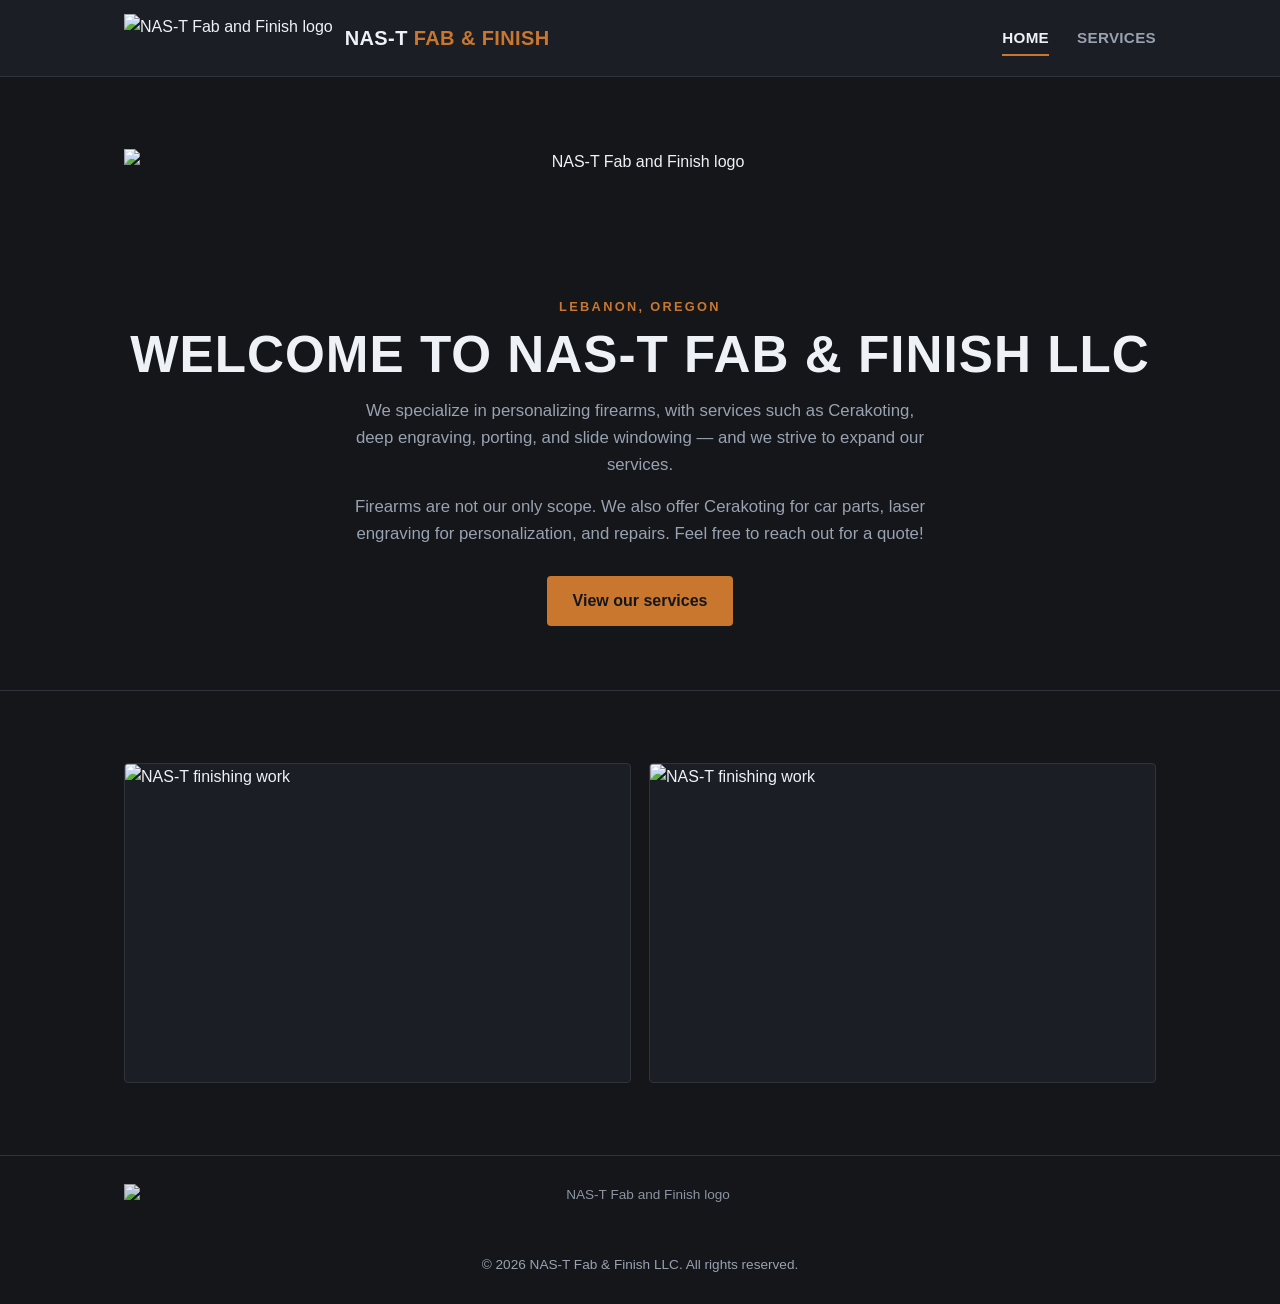
==== index.html @ 495c7251 "Add files via upload" ====
<!DOCTYPE html>
<html lang="en">
<head>
  <meta charset="UTF-8">
  <meta name="viewport" content="width=device-width, initial-scale=1.0">
  <title>NAS-T Fab &amp; Finish LLC</title>
  <meta name="description" content="NAS-T Fab & Finish LLC, Lebanon, Oregon. Firearm personalization — Cerakote, deep engraving, porting, and slide windowing. Also Cerakote for car parts, laser engraving, and repairs.">
  <link rel="stylesheet" href="style.css">
</head>
<body>

  <!-- ===== BANNER / NAV ===== -->
  <header class="banner">
    <div class="wrap banner-inner">
      <a class="logo" href="index.html">
        <img src="photos/logo.png" alt="NAS-T Fab and Finish logo">
        <span class="logo-text">NAS-T <span class="accent">Fab &amp; Finish</span></span>
      </a>
      <button class="nav-toggle" aria-label="Toggle menu" onclick="document.getElementById('nav').classList.toggle('open')">&#9776;</button>
      <nav class="nav-links" id="nav">
        <a href="index.html" class="active">Home</a>
        <a href="services.html">Services</a>
      </nav>
    </div>
  </header>

  <!-- ===== HERO / WELCOME ===== -->
  <section class="hero">
    <div class="wrap">
      <img class="hero-logo" src="photos/logo.png" alt="NAS-T Fab and Finish logo">
      <p class="eyebrow">Lebanon, Oregon</p>
      <h1>Welcome to NAS-T Fab &amp; Finish LLC</h1>
      <p class="lead">
        We specialize in personalizing firearms, with services such as Cerakoting,
        deep engraving, porting, and slide windowing &mdash; and we strive to expand
        our services.
      </p>
      <p class="lead" style="margin-top:16px;">
        Firearms are not our only scope. We also offer Cerakoting for car parts,
        laser engraving for personalization, and repairs. Feel free to reach out
        for a quote!
      </p>
      <p style="margin-top:28px;">
        <a class="btn" href="services.html">View our services</a>
      </p>
    </div>
  </section>

  <!-- ===== PHOTO STRIP ===== -->
  <section>
    <div class="wrap">
      <div class="photo-duo">
        <img src="photos/home-1.jpg" alt="NAS-T finishing work">
        <img src="photos/home-2.jpg" alt="NAS-T finishing work">
      </div>
    </div>
  </section>

  <!-- ===== FOOTER (logo bottom) ===== -->
  <footer>
    <div class="wrap">
      <img class="footer-logo" src="photos/logo.png" alt="NAS-T Fab and Finish logo">
      <p>&copy; <span id="year"></span> NAS-T Fab &amp; Finish LLC. All rights reserved.</p>
    </div>
  </footer>

  <script>document.getElementById('year').textContent = new Date().getFullYear();</script>
</body>
</html>
---- style.css ----
/* ============================================================
   NAS-T Fab & Finish — shared styles
   Edit colors here and every page updates.
   ============================================================ */

:root {
  --bg:        #14161a;   /* graphite base */
  --bg-2:      #1b1e24;   /* raised panel */
  --bg-3:      #23272f;   /* hover / card */
  --ink:       #eef1f5;   /* primary text */
  --muted:     #98a2b0;   /* secondary text */
  --line:      #2e333c;   /* hairline rules */
  --accent:    #c9772f;   /* burnt copper */
  --accent-hi: #e6924a;   /* brighter copper for hover */
  --maxw:      1080px;
}

* { box-sizing: border-box; margin: 0; padding: 0; }
html { scroll-behavior: smooth; }
body {
  font-family: "Segoe UI", Roboto, Helvetica, Arial, sans-serif;
  background: var(--bg);
  color: var(--ink);
  line-height: 1.6;
  -webkit-font-smoothing: antialiased;
}

/* condensed industrial display face via system fallback stack */
h1, h2, h3, .nav-links a, .logo-text {
  font-family: "Arial Narrow", "Helvetica Neue Condensed", "Roboto Condensed", sans-serif;
  letter-spacing: 0.02em;
  text-transform: uppercase;
}

.wrap { width: 100%; max-width: var(--maxw); margin: 0 auto; padding: 0 24px; }

/* ---------- BANNER / NAV ---------- */
.banner {
  border-bottom: 1px solid var(--line);
  background: var(--bg-2);
  position: sticky;
  top: 0;
  z-index: 50;
}
.banner-inner {
  display: flex;
  align-items: center;
  justify-content: space-between;
  gap: 24px;
  min-height: 76px;
}
.logo { display: flex; align-items: center; gap: 12px; text-decoration: none; color: var(--ink); }
.logo img { height: 48px; width: auto; display: block; }
.logo-text { font-size: 1.25rem; font-weight: 700; }
.logo-text .accent { color: var(--accent); }

.nav-links { display: flex; align-items: center; gap: 28px; }
.nav-links a {
  color: var(--muted);
  text-decoration: none;
  font-size: 0.95rem;
  font-weight: 600;
  padding: 6px 0;
  position: relative;
  transition: color 0.15s ease;
}
.nav-links a:hover, .nav-links a.active { color: var(--ink); }
.nav-links a::after {
  content: "";
  position: absolute;
  left: 0; bottom: 0;
  width: 0; height: 2px;
  background: var(--accent);
  transition: width 0.2s ease;
}
.nav-links a:hover::after, .nav-links a.active::after { width: 100%; }

/* mobile nav toggle */
.nav-toggle { display: none; background: none; border: 0; color: var(--ink); font-size: 1.6rem; cursor: pointer; }

/* ---------- SECTION SCAFFOLD ---------- */
section { padding: 72px 0; border-bottom: 1px solid var(--line); }
.eyebrow {
  color: var(--accent);
  font-size: 0.8rem;
  letter-spacing: 0.18em;
  text-transform: uppercase;
  font-weight: 700;
  margin-bottom: 10px;
}
h2 { font-size: clamp(1.8rem, 4vw, 2.6rem); font-weight: 800; line-height: 1.1; }
h3 { font-size: 1.35rem; font-weight: 700; }
p.lead { color: var(--muted); font-size: 1.05rem; margin-top: 14px; max-width: 62ch; }

/* ---------- CAROUSEL ---------- */
.carousel { position: relative; overflow: hidden; }
.track {
  display: flex;
  gap: 18px;
  transition: transform 0.5s ease;
  will-change: transform;
}
.slide {
  flex: 0 0 clamp(240px, 32%, 340px);
  background: var(--bg-2);
  border: 1px solid var(--line);
  border-radius: 4px;
  overflow: hidden;
}
.slide img { width: 100%; height: 220px; object-fit: cover; display: block; background: var(--bg-3); }
.slide .cap { padding: 14px 16px; }
.slide .cap h3 { font-size: 1rem; margin-bottom: 4px; }
.slide .cap p { color: var(--muted); font-size: 0.9rem; }

.carousel-btn {
  position: absolute; top: 50%; transform: translateY(-50%);
  width: 44px; height: 44px;
  background: var(--bg-3); color: var(--ink);
  border: 1px solid var(--line); border-radius: 50%;
  font-size: 1.3rem; cursor: pointer; z-index: 5;
  display: flex; align-items: center; justify-content: center;
  transition: background 0.15s ease;
}
.carousel-btn:hover { background: var(--accent); border-color: var(--accent); }
.carousel-btn.prev { left: 8px; }
.carousel-btn.next { right: 8px; }

/* ---------- FEATURE BLOCKS (alternating) ---------- */
.feature { display: grid; grid-template-columns: 1fr 1fr; gap: 48px; align-items: center; }
.feature.reverse .feature-img { order: 2; }
.feature-img img { width: 100%; border-radius: 4px; border: 1px solid var(--line); display: block; background: var(--bg-2); }
.feature-body h2 { margin-bottom: 6px; }

/* ---------- CUSTOM ORDERS CALLOUT ---------- */
.callout {
  background: var(--bg-2);
  border: 1px solid var(--line);
  border-left: 3px solid var(--accent);
  border-radius: 4px;
  padding: 36px 40px;
}
.callout ul { list-style: none; margin: 18px 0; display: flex; flex-wrap: wrap; gap: 10px; }
.callout li {
  background: var(--bg-3); border: 1px solid var(--line);
  padding: 6px 14px; border-radius: 999px; font-size: 0.9rem; color: var(--ink);
}

/* ---------- BUTTONS ---------- */
.btn {
  display: inline-block;
  background: var(--accent);
  color: #14161a;
  font-weight: 700;
  text-decoration: none;
  padding: 12px 26px;
  border-radius: 4px;
  border: 0;
  cursor: pointer;
  font-size: 1rem;
  transition: background 0.15s ease;
}
.btn:hover { background: var(--accent-hi); }
.btn-ghost {
  background: transparent; color: var(--ink);
  border: 1px solid var(--line);
}
.btn-ghost:hover { border-color: var(--accent); background: var(--bg-3); }

/* ---------- CONTACT ---------- */
.contact-grid { display: grid; grid-template-columns: 1fr 1fr; gap: 48px; }
.contact-info a { color: var(--accent); text-decoration: none; }
.contact-info a:hover { text-decoration: underline; }
.field { margin-bottom: 16px; }
.field label { display: block; font-size: 0.85rem; color: var(--muted); margin-bottom: 6px; }
.field input, .field textarea {
  width: 100%;
  background: var(--bg);
  border: 1px solid var(--line);
  border-radius: 4px;
  color: var(--ink);
  padding: 11px 13px;
  font-size: 1rem;
  font-family: inherit;
}
.field input:focus, .field textarea:focus { outline: 2px solid var(--accent); border-color: var(--accent); }
.field textarea { resize: vertical; min-height: 130px; }

/* ---------- FOOTER ---------- */
footer {
  padding: 28px 0;
  text-align: center;
  color: var(--muted);
  font-size: 0.85rem;
}

/* ---------- PAGE HERO (sub-pages) ---------- */
.page-hero { padding: 64px 0 40px; border-bottom: 1px solid var(--line); }
.page-hero h1 { font-size: clamp(2rem, 5vw, 3rem); font-weight: 800; }
.page-hero p { color: var(--muted); margin-top: 12px; max-width: 60ch; }

/* ---------- RESPONSIVE ---------- */
@media (max-width: 760px) {
  .nav-links {
    display: none;
    position: absolute; top: 76px; left: 0; right: 0;
    flex-direction: column; gap: 0;
    background: var(--bg-2); border-bottom: 1px solid var(--line);
    padding: 8px 24px 16px;
  }
  .nav-links.open { display: flex; }
  .nav-links a { padding: 12px 0; width: 100%; border-bottom: 1px solid var(--line); }
  .nav-toggle { display: block; }
  .feature, .contact-grid { grid-template-columns: 1fr; gap: 28px; }
  .feature.reverse .feature-img { order: 0; }
  section { padding: 52px 0; }
}

/* ============================================================
   HOME + SERVICES additions (two-page layout)
   ============================================================ */

/* ---------- HERO ---------- */
.hero { text-align: center; padding: 72px 0 64px; }
.hero-logo { height: 120px; width: auto; margin: 0 auto 28px; display: block; }
.hero h1 { font-size: clamp(2rem, 5vw, 3.2rem); font-weight: 800; line-height: 1.1; }
.hero .lead { margin-left: auto; margin-right: auto; }

/* ---------- HOME PHOTO DUO ---------- */
.photo-duo { display: grid; grid-template-columns: 1fr 1fr; gap: 18px; }
.photo-duo img {
  width: 100%; height: 320px; object-fit: cover;
  border: 1px solid var(--line); border-radius: 4px; background: var(--bg-2); display: block;
}

/* ---------- SERVICES GALLERY ---------- */
.gallery { display: grid; grid-template-columns: repeat(3, 1fr); gap: 16px; margin-top: 40px; }
.gallery img {
  width: 100%; height: 240px; object-fit: cover;
  border: 1px solid var(--line); border-radius: 4px; background: var(--bg-2); display: block;
}

/* ---------- FOOTER LOGO ---------- */
.footer-logo { height: 56px; width: auto; margin: 0 auto 14px; display: block; opacity: 0.9; }

@media (max-width: 760px) {
  .photo-duo { grid-template-columns: 1fr; }
  .gallery { grid-template-columns: 1fr 1fr; }
}
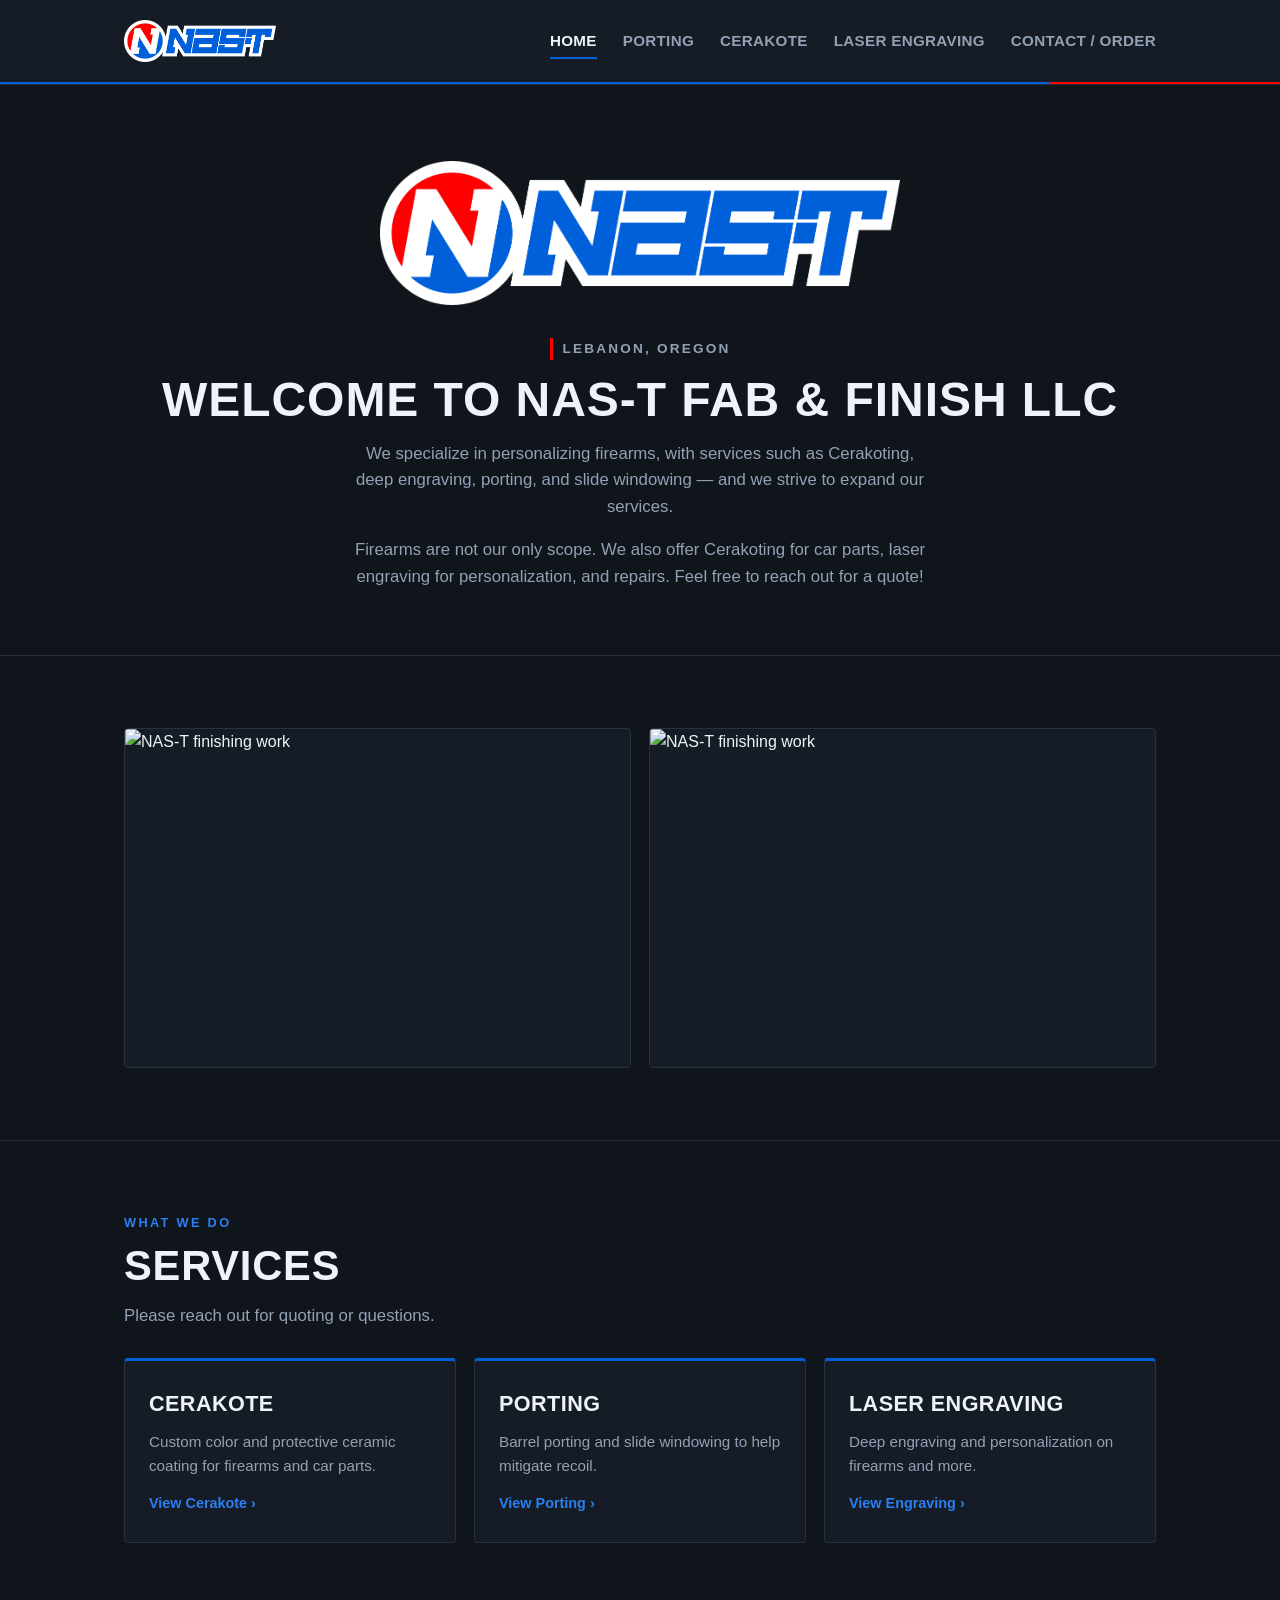
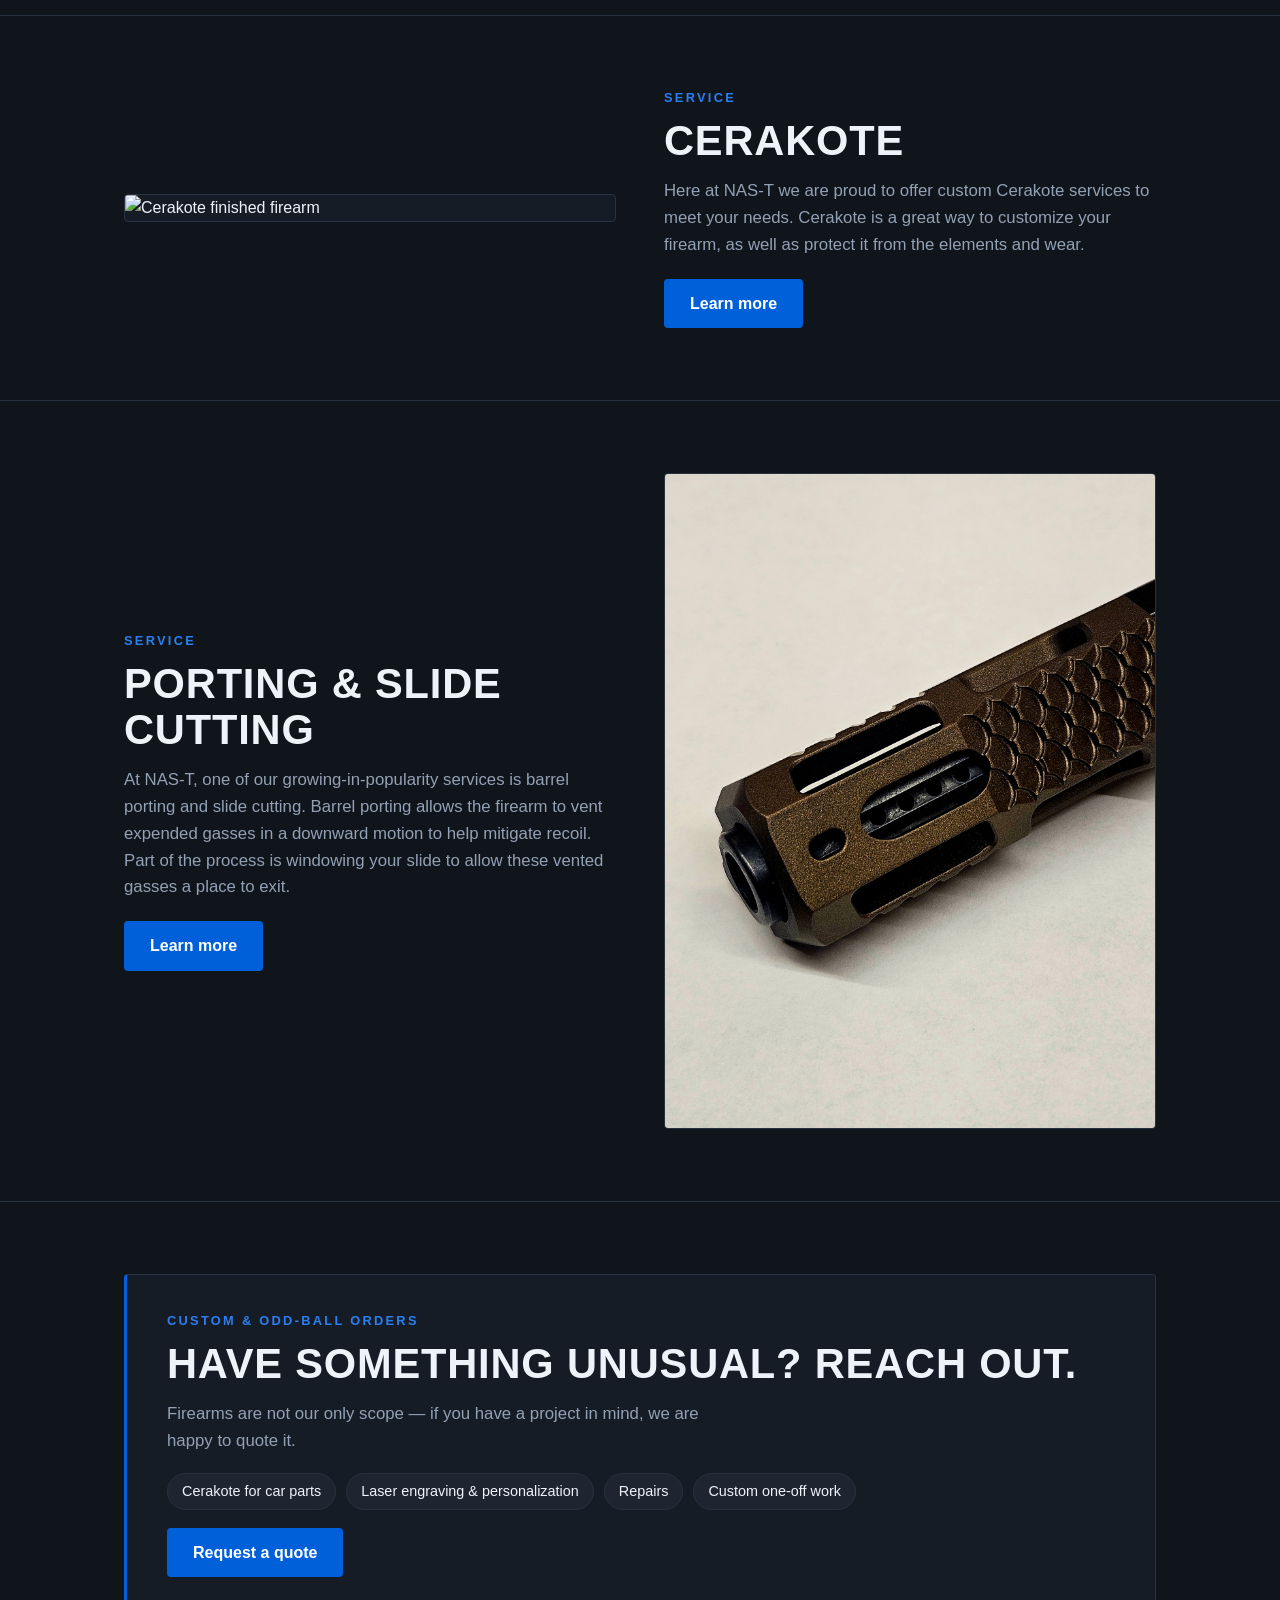
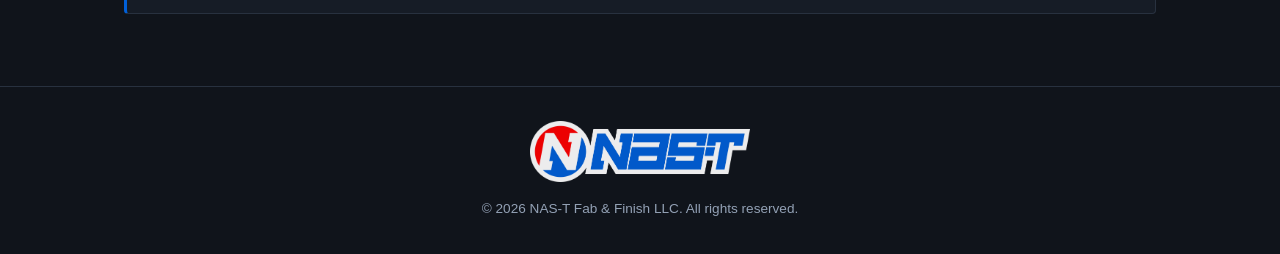
==== commit 88c2f0a3: "Add files via upload" ====
--- a/index.html
+++ b/index.html
@@ -4,31 +4,31 @@
   <meta charset="UTF-8">
   <meta name="viewport" content="width=device-width, initial-scale=1.0">
   <title>NAS-T Fab &amp; Finish LLC</title>
-  <meta name="description" content="NAS-T Fab & Finish LLC, Lebanon, Oregon. Firearm personalization — Cerakote, deep engraving, porting, and slide windowing. Also Cerakote for car parts, laser engraving, and repairs.">
+  <meta name="description" content="NAS-T Fab & Finish LLC, Lebanon, Oregon. Firearm personalization: Cerakote, deep engraving, porting, and slide windowing.">
   <link rel="stylesheet" href="style.css">
 </head>
 <body>
 
-  <!-- ===== BANNER / NAV ===== -->
   <header class="banner">
     <div class="wrap banner-inner">
       <a class="logo" href="index.html">
         <img src="photos/logo.png" alt="NAS-T Fab and Finish logo">
-        <span class="logo-text">NAS-T <span class="accent">Fab &amp; Finish</span></span>
       </a>
       <button class="nav-toggle" aria-label="Toggle menu" onclick="document.getElementById('nav').classList.toggle('open')">&#9776;</button>
       <nav class="nav-links" id="nav">
         <a href="index.html" class="active">Home</a>
-        <a href="services.html">Services</a>
+        <a href="porting.html">Porting</a>
+        <a href="cerakote.html">Cerakote</a>
+        <a href="engraving.html">Laser Engraving</a>
+        <a href="contact.html">Contact / Order</a>
       </nav>
     </div>
   </header>
 
-  <!-- ===== HERO / WELCOME ===== -->
   <section class="hero">
     <div class="wrap">
       <img class="hero-logo" src="photos/logo.png" alt="NAS-T Fab and Finish logo">
-      <p class="eyebrow">Lebanon, Oregon</p>
+      <div><span class="location">Lebanon, Oregon</span></div>
       <h1>Welcome to NAS-T Fab &amp; Finish LLC</h1>
       <p class="lead">
         We specialize in personalizing firearms, with services such as Cerakoting,
@@ -40,13 +40,9 @@
         laser engraving for personalization, and repairs. Feel free to reach out
         for a quote!
       </p>
-      <p style="margin-top:28px;">
-        <a class="btn" href="services.html">View our services</a>
-      </p>
     </div>
   </section>
 
-  <!-- ===== PHOTO STRIP ===== -->
   <section>
     <div class="wrap">
       <div class="photo-duo">
@@ -56,7 +52,82 @@
     </div>
   </section>
 
-  <!-- ===== FOOTER (logo bottom) ===== -->
+  <section>
+    <div class="wrap">
+      <p class="eyebrow">What We Do</p>
+      <h2>Services</h2>
+      <p class="lead">Please reach out for quoting or questions.</p>
+      <div class="svc-grid">
+        <a class="svc-card" href="cerakote.html">
+          <h3>Cerakote</h3>
+          <p>Custom color and protective ceramic coating for firearms and car parts.</p>
+          <span class="go">View Cerakote &rsaquo;</span>
+        </a>
+        <a class="svc-card" href="porting.html">
+          <h3>Porting</h3>
+          <p>Barrel porting and slide windowing to help mitigate recoil.</p>
+          <span class="go">View Porting &rsaquo;</span>
+        </a>
+        <a class="svc-card" href="engraving.html">
+          <h3>Laser Engraving</h3>
+          <p>Deep engraving and personalization on firearms and more.</p>
+          <span class="go">View Engraving &rsaquo;</span>
+        </a>
+      </div>
+    </div>
+  </section>
+
+  <section>
+    <div class="wrap feature">
+      <div class="feature-img"><img src="photos/cerakote-1.jpg" alt="Cerakote finished firearm"></div>
+      <div class="feature-body">
+        <p class="eyebrow">Service</p>
+        <h2>Cerakote</h2>
+        <p class="lead">
+          Here at NAS-T we are proud to offer custom Cerakote services to meet your
+          needs. Cerakote is a great way to customize your firearm, as well as protect
+          it from the elements and wear.
+        </p>
+        <p style="margin-top:20px;"><a class="btn" href="cerakote.html">Learn more</a></p>
+      </div>
+    </div>
+  </section>
+
+  <section>
+    <div class="wrap feature reverse">
+      <div class="feature-img"><img src="photos/porting-1.jpg" alt="Ported barrel and windowed slide"></div>
+      <div class="feature-body">
+        <p class="eyebrow">Service</p>
+        <h2>Porting &amp; Slide Cutting</h2>
+        <p class="lead">
+          At NAS-T, one of our growing-in-popularity services is barrel porting and
+          slide cutting. Barrel porting allows the firearm to vent expended gasses in
+          a downward motion to help mitigate recoil. Part of the process is windowing
+          your slide to allow these vented gasses a place to exit.
+        </p>
+        <p style="margin-top:20px;"><a class="btn" href="porting.html">Learn more</a></p>
+      </div>
+    </div>
+  </section>
+
+  <section>
+    <div class="wrap">
+      <div class="callout">
+        <p class="eyebrow">Custom &amp; Odd-Ball Orders</p>
+        <h2>Have something unusual? Reach out.</h2>
+        <p class="lead">Firearms are not our only scope &mdash; if you have a project in mind, we are happy to quote it.</p>
+        <ul>
+          <li>Cerakote for car parts</li>
+          <li>Laser engraving &amp; personalization</li>
+          <li>Repairs</li>
+          <li>Custom one-off work</li>
+        </ul>
+        <a class="btn" href="contact.html">Request a quote</a>
+      </div>
+    </div>
+  </section>
+
+
   <footer>
     <div class="wrap">
       <img class="footer-logo" src="photos/logo.png" alt="NAS-T Fab and Finish logo">
--- a/style.css
+++ b/style.css
@@ -1,17 +1,19 @@
 /* ============================================================
-   NAS-T Fab & Finish — shared styles
+   NAS-T Fab & Finish LLC — shared styles
+   Palette keyed to the logo: electric blue + red on graphite.
    Edit colors here and every page updates.
    ============================================================ */
 
 :root {
-  --bg:        #14161a;   /* graphite base */
-  --bg-2:      #1b1e24;   /* raised panel */
-  --bg-3:      #23272f;   /* hover / card */
-  --ink:       #eef1f5;   /* primary text */
-  --muted:     #98a2b0;   /* secondary text */
-  --line:      #2e333c;   /* hairline rules */
-  --accent:    #c9772f;   /* burnt copper */
-  --accent-hi: #e6924a;   /* brighter copper for hover */
+  --bg:        #10141b;
+  --bg-2:      #161c26;
+  --bg-3:      #1e2531;
+  --ink:       #eef3fa;
+  --muted:     #93a1b5;
+  --line:      #28313f;
+  --blue:      #0060d9;
+  --blue-hi:   #2b7ff0;
+  --red:       #ff0000;
   --maxw:      1080px;
 }
 
@@ -25,7 +27,6 @@
   -webkit-font-smoothing: antialiased;
 }
 
-/* condensed industrial display face via system fallback stack */
 h1, h2, h3, .nav-links a, .logo-text {
   font-family: "Arial Narrow", "Helvetica Neue Condensed", "Roboto Condensed", sans-serif;
   letter-spacing: 0.02em;
@@ -42,24 +43,28 @@
   top: 0;
   z-index: 50;
 }
+.banner::after {
+  content: "";
+  display: block;
+  height: 2px;
+  background: linear-gradient(to right, var(--blue) 0%, var(--blue) 82%, var(--red) 82%, var(--red) 100%);
+}
 .banner-inner {
   display: flex;
   align-items: center;
   justify-content: space-between;
   gap: 24px;
-  min-height: 76px;
-}
-.logo { display: flex; align-items: center; gap: 12px; text-decoration: none; color: var(--ink); }
-.logo img { height: 48px; width: auto; display: block; }
-.logo-text { font-size: 1.25rem; font-weight: 700; }
-.logo-text .accent { color: var(--accent); }
-
-.nav-links { display: flex; align-items: center; gap: 28px; }
+  min-height: 82px;
+}
+.logo { display: flex; align-items: center; text-decoration: none; color: var(--ink); }
+.logo img { height: 42px; width: auto; display: block; }
+
+.nav-links { display: flex; align-items: center; gap: 26px; }
 .nav-links a {
   color: var(--muted);
   text-decoration: none;
   font-size: 0.95rem;
-  font-weight: 600;
+  font-weight: 700;
   padding: 6px 0;
   position: relative;
   transition: color 0.15s ease;
@@ -70,18 +75,17 @@
   position: absolute;
   left: 0; bottom: 0;
   width: 0; height: 2px;
-  background: var(--accent);
+  background: var(--blue);
   transition: width 0.2s ease;
 }
 .nav-links a:hover::after, .nav-links a.active::after { width: 100%; }
 
-/* mobile nav toggle */
 .nav-toggle { display: none; background: none; border: 0; color: var(--ink); font-size: 1.6rem; cursor: pointer; }
 
 /* ---------- SECTION SCAFFOLD ---------- */
 section { padding: 72px 0; border-bottom: 1px solid var(--line); }
 .eyebrow {
-  color: var(--accent);
+  color: var(--blue-hi);
   font-size: 0.8rem;
   letter-spacing: 0.18em;
   text-transform: uppercase;
@@ -92,50 +96,51 @@
 h3 { font-size: 1.35rem; font-weight: 700; }
 p.lead { color: var(--muted); font-size: 1.05rem; margin-top: 14px; max-width: 62ch; }
 
-/* ---------- CAROUSEL ---------- */
-.carousel { position: relative; overflow: hidden; }
-.track {
-  display: flex;
-  gap: 18px;
-  transition: transform 0.5s ease;
-  will-change: transform;
-}
-.slide {
-  flex: 0 0 clamp(240px, 32%, 340px);
-  background: var(--bg-2);
-  border: 1px solid var(--line);
-  border-radius: 4px;
-  overflow: hidden;
-}
-.slide img { width: 100%; height: 220px; object-fit: cover; display: block; background: var(--bg-3); }
-.slide .cap { padding: 14px 16px; }
-.slide .cap h3 { font-size: 1rem; margin-bottom: 4px; }
-.slide .cap p { color: var(--muted); font-size: 0.9rem; }
-
-.carousel-btn {
-  position: absolute; top: 50%; transform: translateY(-50%);
-  width: 44px; height: 44px;
-  background: var(--bg-3); color: var(--ink);
-  border: 1px solid var(--line); border-radius: 50%;
-  font-size: 1.3rem; cursor: pointer; z-index: 5;
-  display: flex; align-items: center; justify-content: center;
-  transition: background 0.15s ease;
-}
-.carousel-btn:hover { background: var(--accent); border-color: var(--accent); }
-.carousel-btn.prev { left: 8px; }
-.carousel-btn.next { right: 8px; }
-
-/* ---------- FEATURE BLOCKS (alternating) ---------- */
+/* ---------- HERO ---------- */
+.hero { text-align: center; padding: 76px 0 64px; }
+.hero-logo { width: min(520px, 82%); height: auto; margin: 0 auto 30px; display: block; }
+.hero h1 { font-size: clamp(1.9rem, 4.6vw, 3rem); font-weight: 800; line-height: 1.1; }
+.hero .lead { margin-left: auto; margin-right: auto; }
+.location {
+  display: inline-block;
+  color: var(--muted);
+  font-size: 0.85rem;
+  letter-spacing: 0.16em;
+  text-transform: uppercase;
+  font-weight: 700;
+  border-left: 3px solid var(--red);
+  padding-left: 10px;
+  margin-bottom: 14px;
+}
+
+/* ---------- HOME PHOTO DUO ---------- */
+.photo-duo { display: grid; grid-template-columns: 1fr 1fr; gap: 18px; }
+.photo-duo img {
+  width: 100%; height: 340px; object-fit: cover;
+  border: 1px solid var(--line); border-radius: 4px; background: var(--bg-2); display: block;
+}
+
+/* ---------- FEATURE BLOCKS ---------- */
 .feature { display: grid; grid-template-columns: 1fr 1fr; gap: 48px; align-items: center; }
 .feature.reverse .feature-img { order: 2; }
-.feature-img img { width: 100%; border-radius: 4px; border: 1px solid var(--line); display: block; background: var(--bg-2); }
+.feature-img img {
+  width: 100%; border-radius: 4px; border: 1px solid var(--line);
+  display: block; background: var(--bg-2);
+}
 .feature-body h2 { margin-bottom: 6px; }
 
-/* ---------- CUSTOM ORDERS CALLOUT ---------- */
+/* ---------- GALLERY ---------- */
+.gallery { display: grid; grid-template-columns: repeat(3, 1fr); gap: 16px; margin-top: 40px; }
+.gallery img {
+  width: 100%; height: 240px; object-fit: cover;
+  border: 1px solid var(--line); border-radius: 4px; background: var(--bg-2); display: block;
+}
+
+/* ---------- CALLOUT ---------- */
 .callout {
   background: var(--bg-2);
   border: 1px solid var(--line);
-  border-left: 3px solid var(--accent);
+  border-left: 3px solid var(--blue);
   border-radius: 4px;
   padding: 36px 40px;
 }
@@ -148,8 +153,8 @@
 /* ---------- BUTTONS ---------- */
 .btn {
   display: inline-block;
-  background: var(--accent);
-  color: #14161a;
+  background: var(--blue);
+  color: #ffffff;
   font-weight: 700;
   text-decoration: none;
   padding: 12px 26px;
@@ -159,16 +164,31 @@
   font-size: 1rem;
   transition: background 0.15s ease;
 }
-.btn:hover { background: var(--accent-hi); }
-.btn-ghost {
-  background: transparent; color: var(--ink);
+.btn:hover { background: var(--blue-hi); }
+.btn-ghost { background: transparent; color: var(--ink); border: 1px solid var(--line); }
+.btn-ghost:hover { border-color: var(--blue); background: var(--bg-3); }
+
+/* ---------- SERVICE CARDS (home) ---------- */
+.svc-grid { display: grid; grid-template-columns: repeat(3, 1fr); gap: 18px; margin-top: 28px; }
+.svc-card {
+  background: var(--bg-2);
   border: 1px solid var(--line);
-}
-.btn-ghost:hover { border-color: var(--accent); background: var(--bg-3); }
+  border-top: 3px solid var(--blue);
+  border-radius: 4px;
+  padding: 26px 24px;
+  text-decoration: none;
+  color: var(--ink);
+  display: block;
+  transition: background 0.15s ease, transform 0.15s ease;
+}
+.svc-card:hover { background: var(--bg-3); transform: translateY(-3px); }
+.svc-card h3 { margin-bottom: 8px; }
+.svc-card p { color: var(--muted); font-size: 0.95rem; }
+.svc-card .go { color: var(--blue-hi); font-weight: 700; font-size: 0.9rem; display: inline-block; margin-top: 14px; }
 
 /* ---------- CONTACT ---------- */
 .contact-grid { display: grid; grid-template-columns: 1fr 1fr; gap: 48px; }
-.contact-info a { color: var(--accent); text-decoration: none; }
+.contact-info a { color: var(--blue-hi); text-decoration: none; }
 .contact-info a:hover { text-decoration: underline; }
 .field { margin-bottom: 16px; }
 .field label { display: block; font-size: 0.85rem; color: var(--muted); margin-bottom: 6px; }
@@ -182,27 +202,26 @@
   font-size: 1rem;
   font-family: inherit;
 }
-.field input:focus, .field textarea:focus { outline: 2px solid var(--accent); border-color: var(--accent); }
+.field input:focus, .field textarea:focus { outline: 2px solid var(--blue); border-color: var(--blue); }
 .field textarea { resize: vertical; min-height: 130px; }
 
-/* ---------- FOOTER ---------- */
-footer {
-  padding: 28px 0;
-  text-align: center;
-  color: var(--muted);
-  font-size: 0.85rem;
-}
-
-/* ---------- PAGE HERO (sub-pages) ---------- */
+/* ---------- PAGE HERO ---------- */
 .page-hero { padding: 64px 0 40px; border-bottom: 1px solid var(--line); }
 .page-hero h1 { font-size: clamp(2rem, 5vw, 3rem); font-weight: 800; }
 .page-hero p { color: var(--muted); margin-top: 12px; max-width: 60ch; }
 
+/* ---------- FOOTER ---------- */
+footer { padding: 34px 0; text-align: center; color: var(--muted); font-size: 0.85rem; }
+.footer-logo { width: 220px; height: auto; margin: 0 auto 16px; display: block; opacity: 0.92; }
+
 /* ---------- RESPONSIVE ---------- */
+@media (max-width: 900px) {
+  .svc-grid { grid-template-columns: 1fr; }
+}
 @media (max-width: 760px) {
   .nav-links {
     display: none;
-    position: absolute; top: 76px; left: 0; right: 0;
+    position: absolute; top: 84px; left: 0; right: 0;
     flex-direction: column; gap: 0;
     background: var(--bg-2); border-bottom: 1px solid var(--line);
     padding: 8px 24px 16px;
@@ -210,39 +229,8 @@
   .nav-links.open { display: flex; }
   .nav-links a { padding: 12px 0; width: 100%; border-bottom: 1px solid var(--line); }
   .nav-toggle { display: block; }
-  .feature, .contact-grid { grid-template-columns: 1fr; gap: 28px; }
+  .feature, .contact-grid, .photo-duo { grid-template-columns: 1fr; gap: 28px; }
   .feature.reverse .feature-img { order: 0; }
+  .gallery { grid-template-columns: 1fr 1fr; }
   section { padding: 52px 0; }
 }
-
-/* ============================================================
-   HOME + SERVICES additions (two-page layout)
-   ============================================================ */
-
-/* ---------- HERO ---------- */
-.hero { text-align: center; padding: 72px 0 64px; }
-.hero-logo { height: 120px; width: auto; margin: 0 auto 28px; display: block; }
-.hero h1 { font-size: clamp(2rem, 5vw, 3.2rem); font-weight: 800; line-height: 1.1; }
-.hero .lead { margin-left: auto; margin-right: auto; }
-
-/* ---------- HOME PHOTO DUO ---------- */
-.photo-duo { display: grid; grid-template-columns: 1fr 1fr; gap: 18px; }
-.photo-duo img {
-  width: 100%; height: 320px; object-fit: cover;
-  border: 1px solid var(--line); border-radius: 4px; background: var(--bg-2); display: block;
-}
-
-/* ---------- SERVICES GALLERY ---------- */
-.gallery { display: grid; grid-template-columns: repeat(3, 1fr); gap: 16px; margin-top: 40px; }
-.gallery img {
-  width: 100%; height: 240px; object-fit: cover;
-  border: 1px solid var(--line); border-radius: 4px; background: var(--bg-2); display: block;
-}
-
-/* ---------- FOOTER LOGO ---------- */
-.footer-logo { height: 56px; width: auto; margin: 0 auto 14px; display: block; opacity: 0.9; }
-
-@media (max-width: 760px) {
-  .photo-duo { grid-template-columns: 1fr; }
-  .gallery { grid-template-columns: 1fr 1fr; }
-}
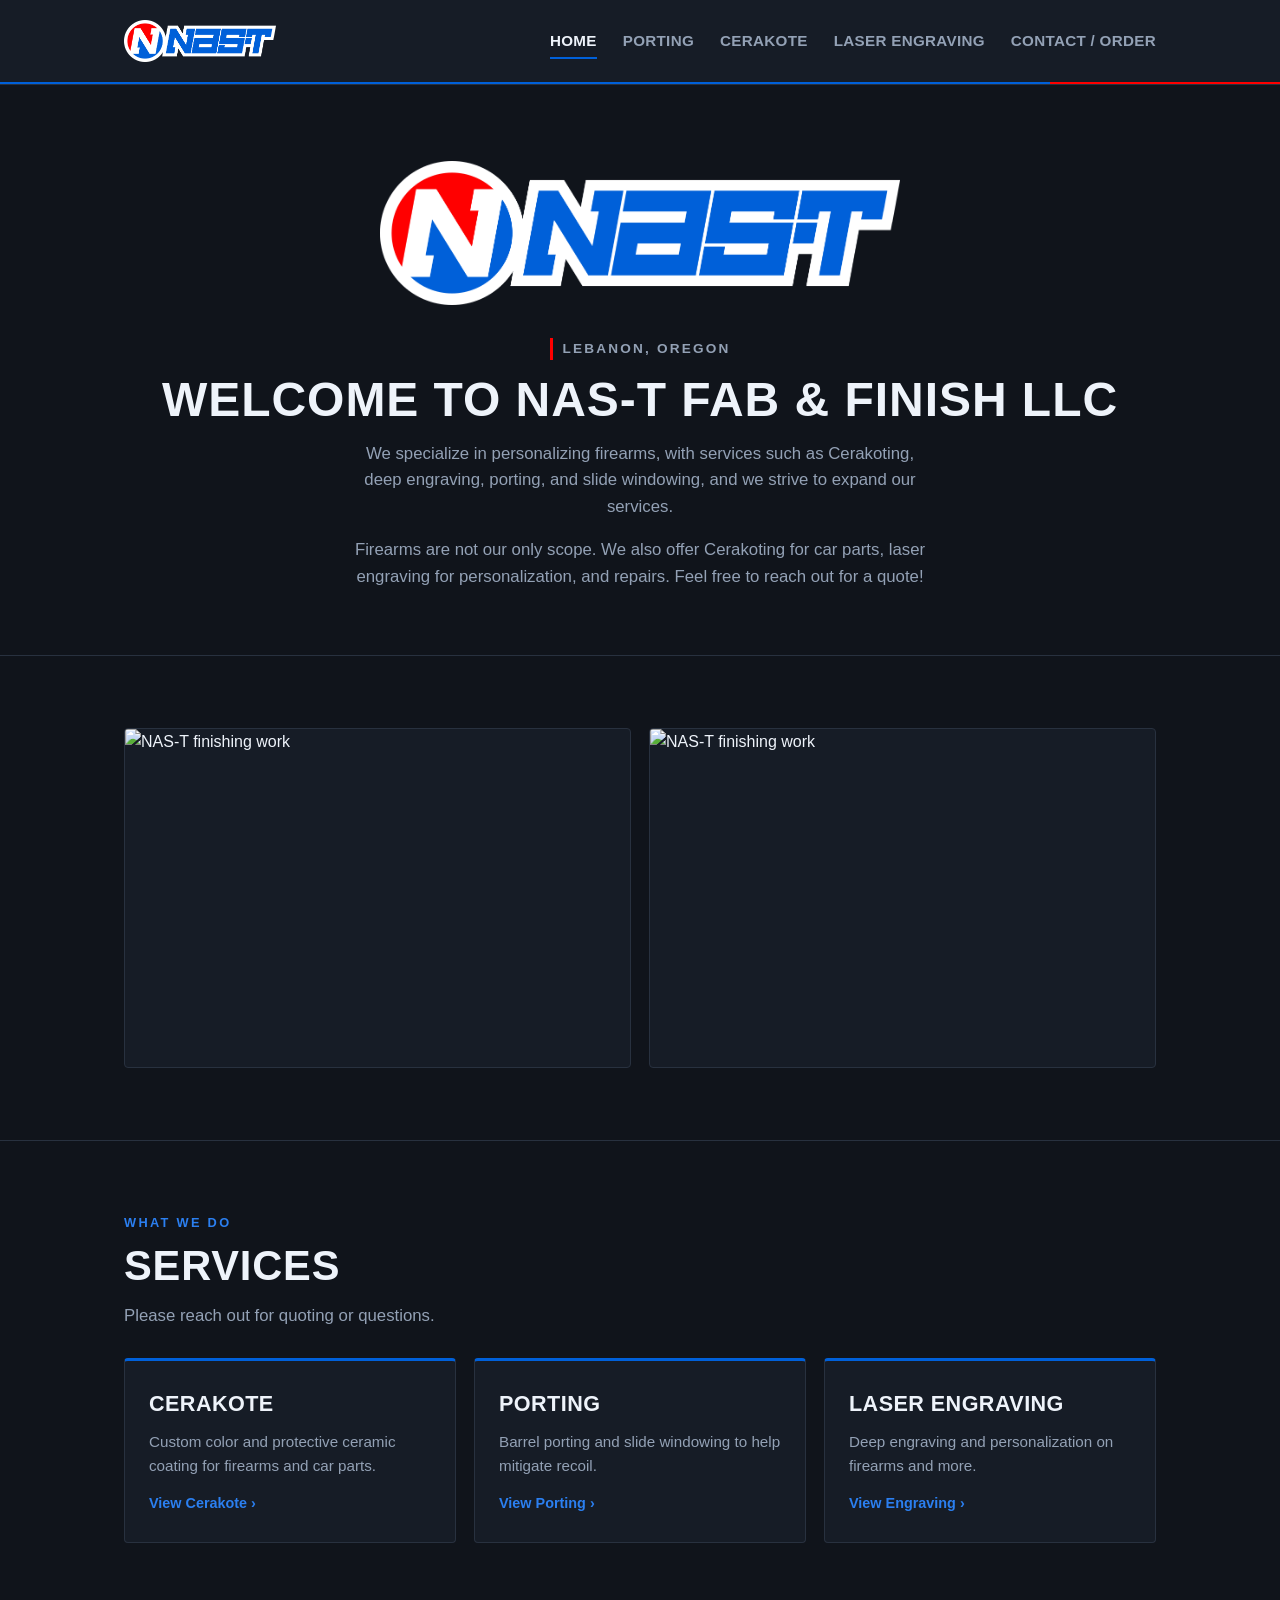
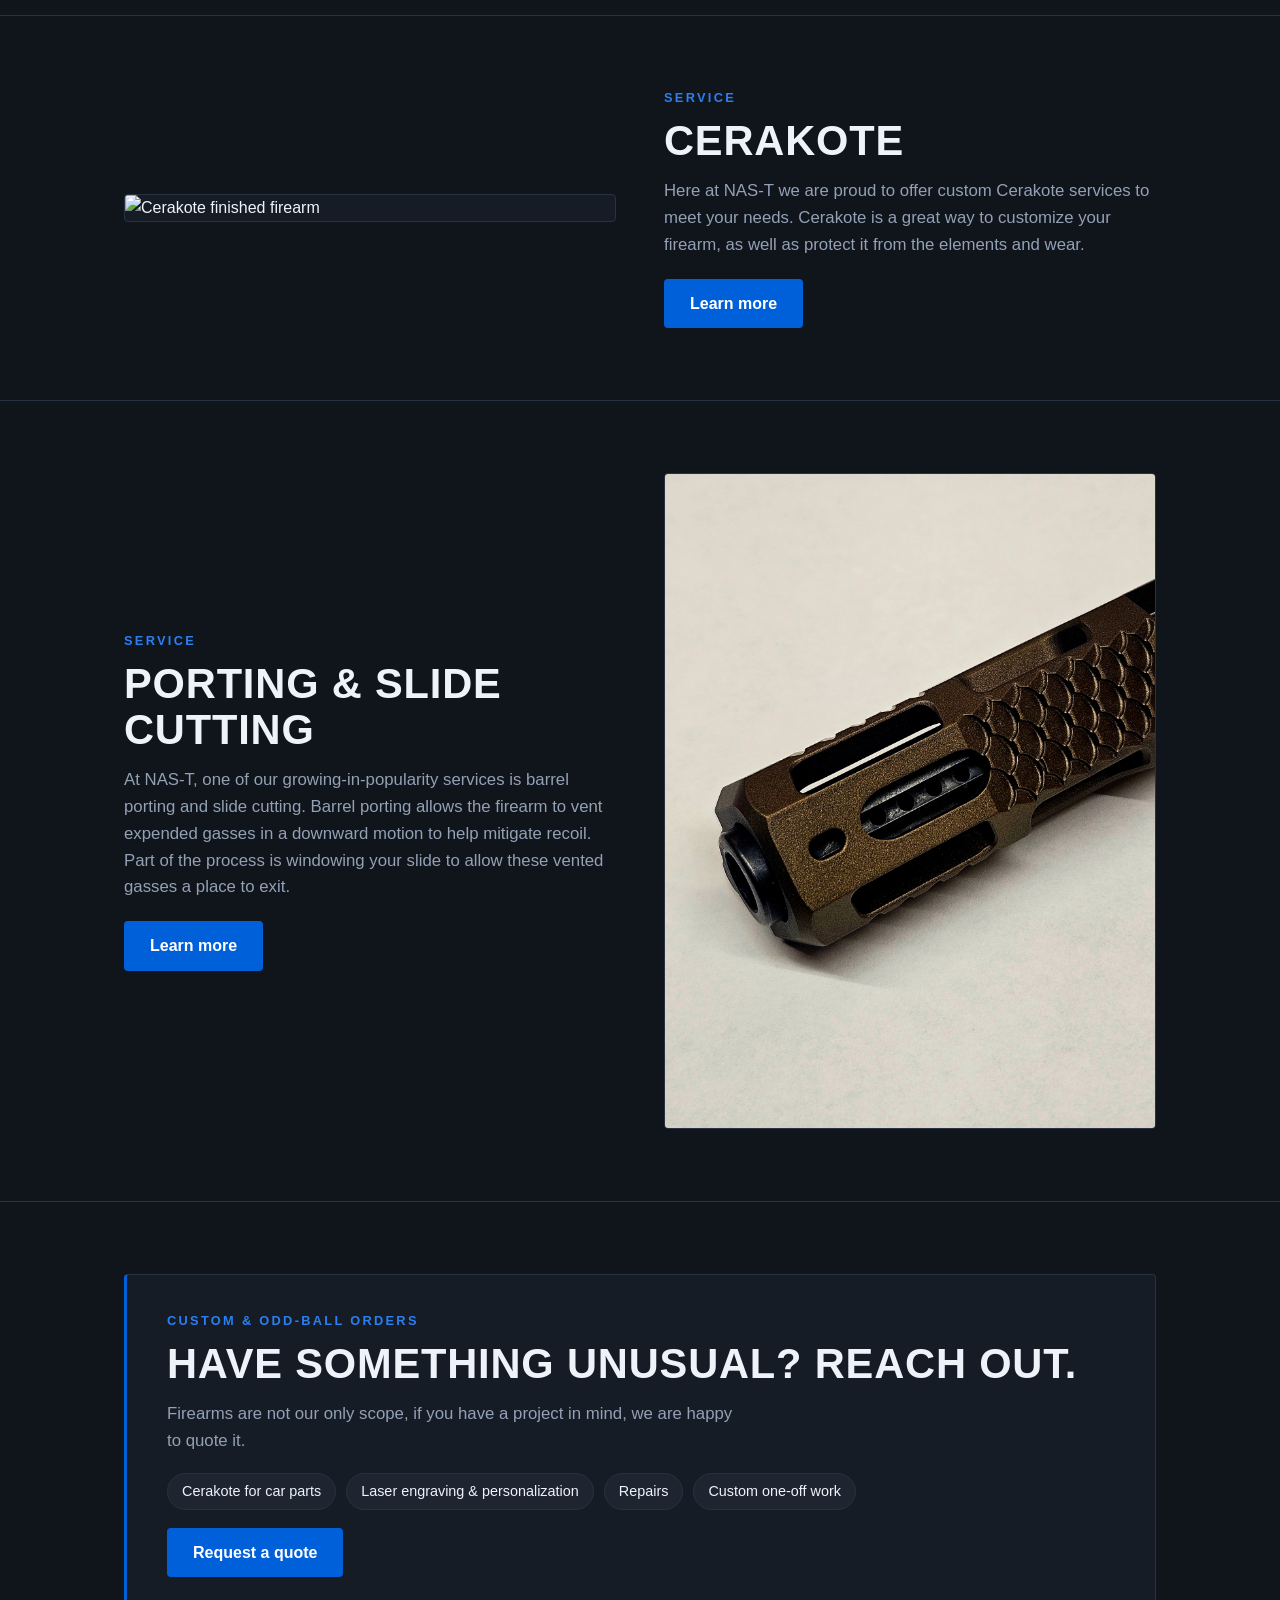
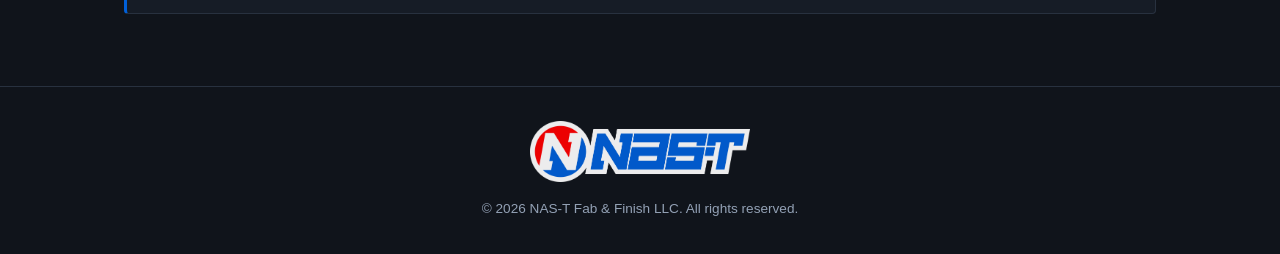
==== commit 789e2e42: "Update index.html" ====
--- a/index.html
+++ b/index.html
@@ -32,7 +32,7 @@
       <h1>Welcome to NAS-T Fab &amp; Finish LLC</h1>
       <p class="lead">
         We specialize in personalizing firearms, with services such as Cerakoting,
-        deep engraving, porting, and slide windowing &mdash; and we strive to expand
+        deep engraving, porting, and slide windowing, and we strive to expand
         our services.
       </p>
       <p class="lead" style="margin-top:16px;">
@@ -115,7 +115,7 @@
       <div class="callout">
         <p class="eyebrow">Custom &amp; Odd-Ball Orders</p>
         <h2>Have something unusual? Reach out.</h2>
-        <p class="lead">Firearms are not our only scope &mdash; if you have a project in mind, we are happy to quote it.</p>
+        <p class="lead">Firearms are not our only scope, if you have a project in mind, we are happy to quote it.</p>
         <ul>
           <li>Cerakote for car parts</li>
           <li>Laser engraving &amp; personalization</li>
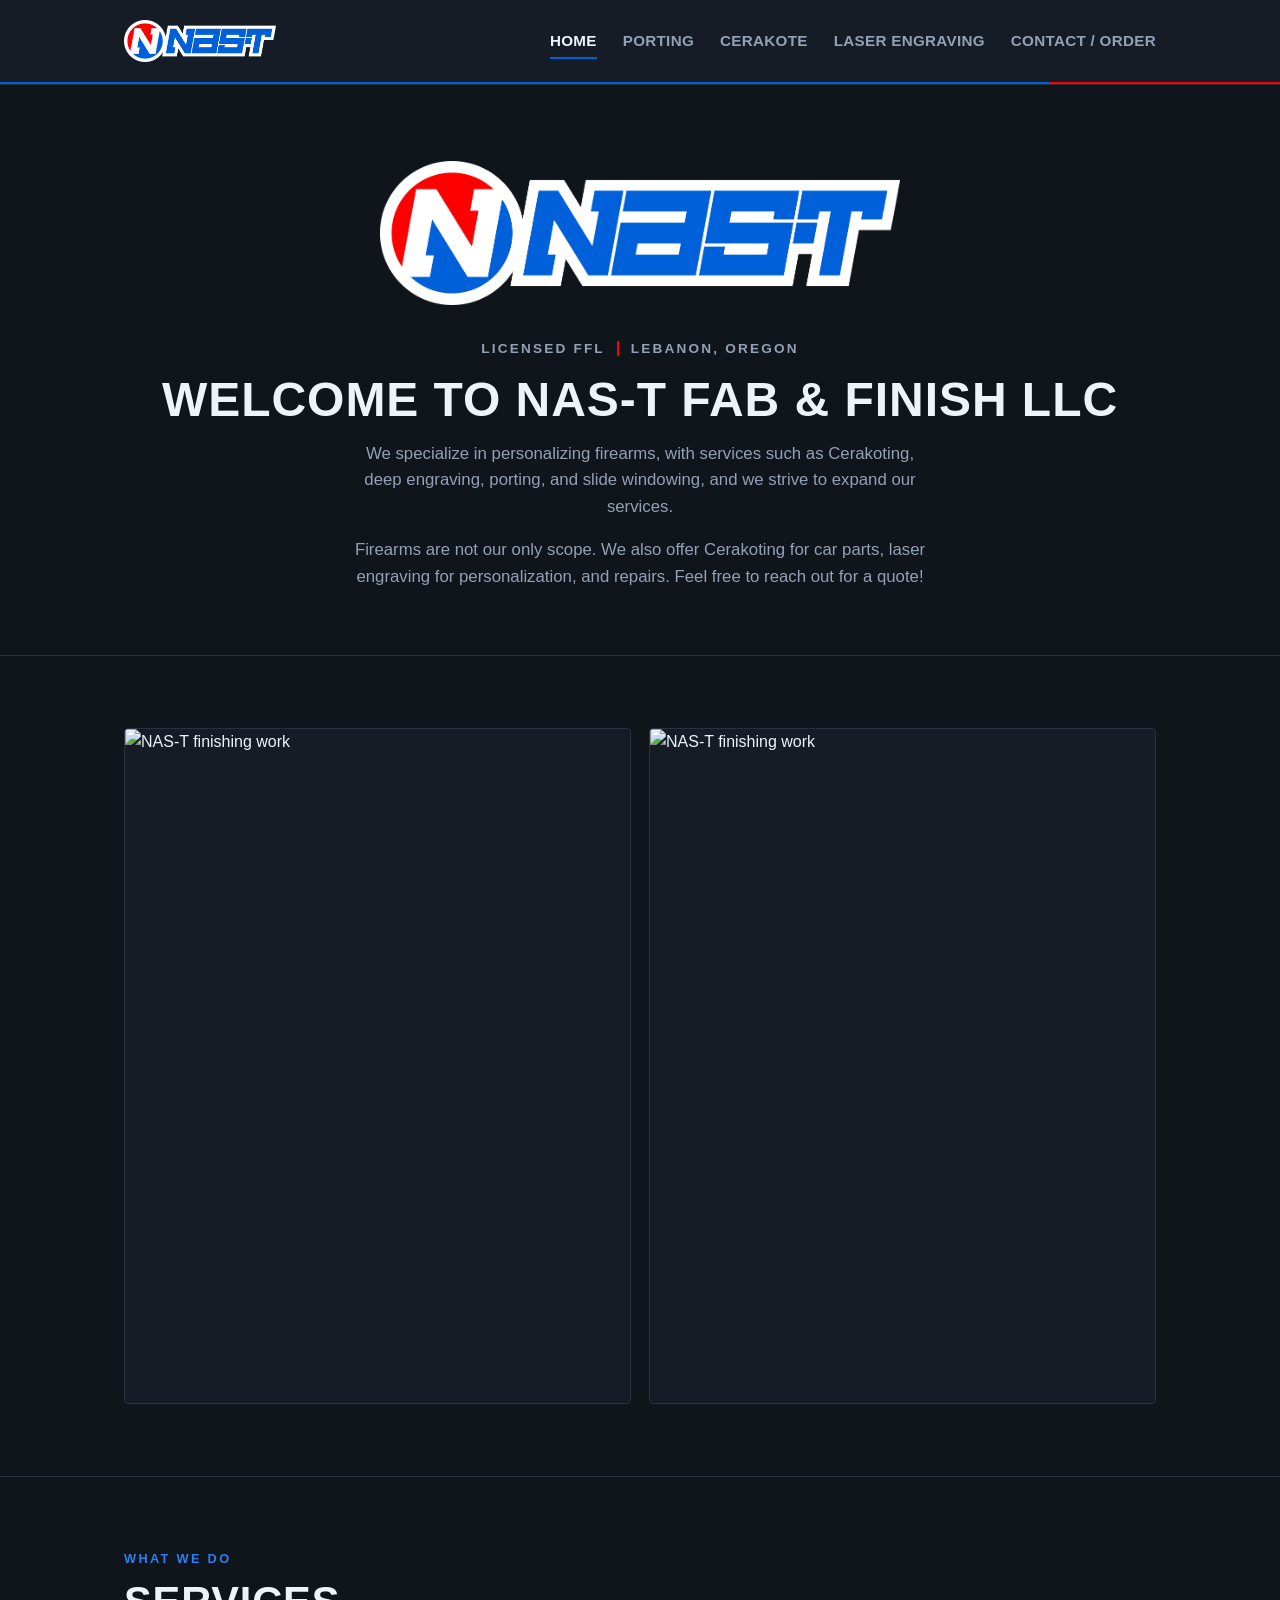
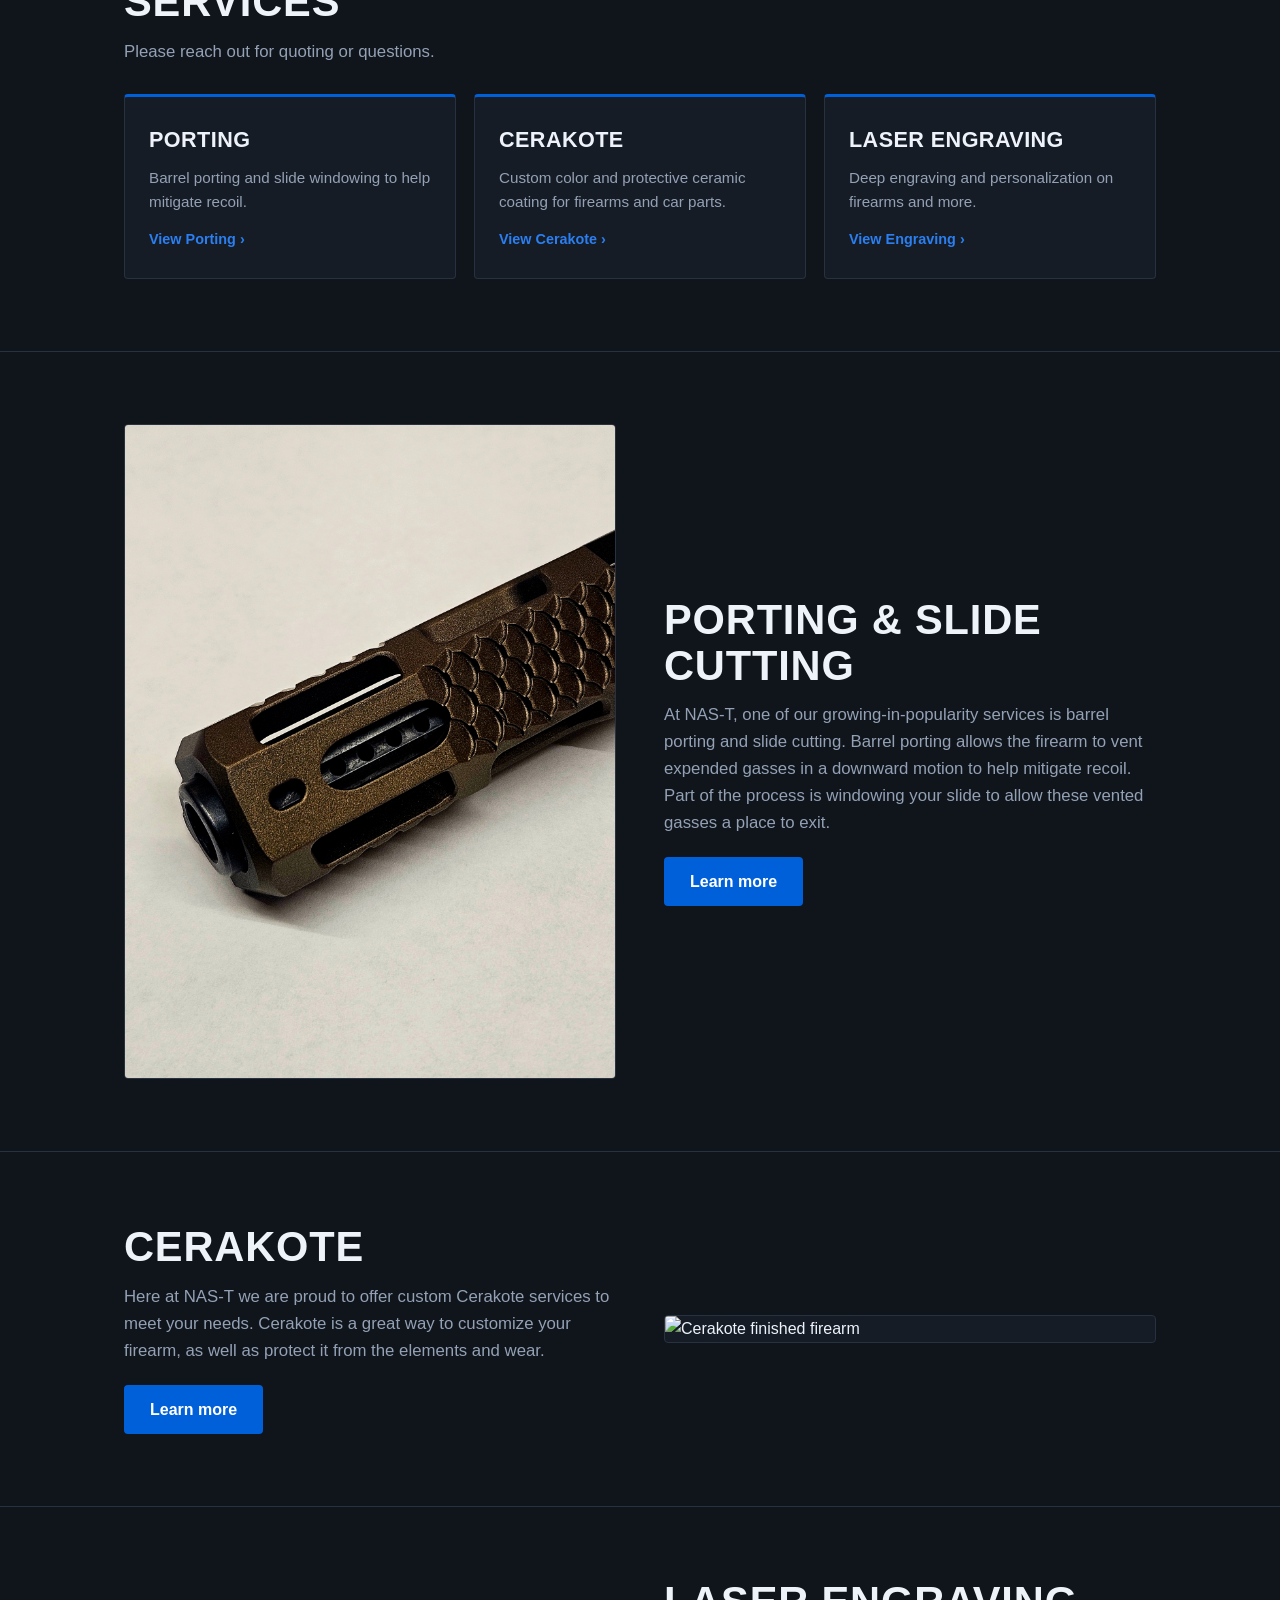
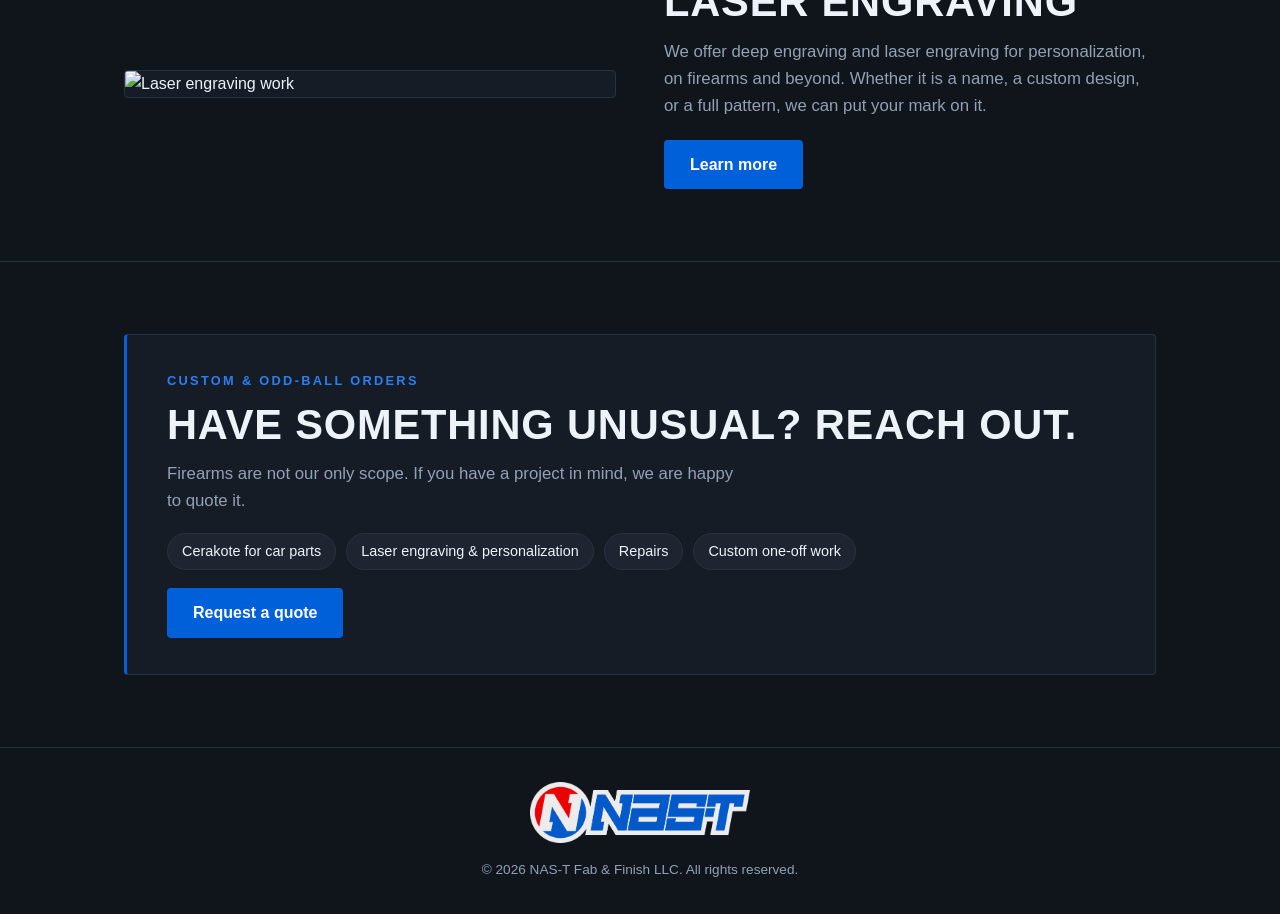
==== commit ad3b7e19: "Add files via upload" ====
--- a/index.html
+++ b/index.html
@@ -28,7 +28,7 @@
   <section class="hero">
     <div class="wrap">
       <img class="hero-logo" src="photos/logo.png" alt="NAS-T Fab and Finish logo">
-      <div><span class="location">Lebanon, Oregon</span></div>
+      <div><span class="location">Licensed FFL <span class="bar"></span> Lebanon, Oregon</span></div>
       <h1>Welcome to NAS-T Fab &amp; Finish LLC</h1>
       <p class="lead">
         We specialize in personalizing firearms, with services such as Cerakoting,
@@ -58,15 +58,15 @@
       <h2>Services</h2>
       <p class="lead">Please reach out for quoting or questions.</p>
       <div class="svc-grid">
+        <a class="svc-card" href="porting.html">
+          <h3>Porting</h3>
+          <p>Barrel porting and slide windowing to help mitigate recoil.</p>
+          <span class="go">View Porting &rsaquo;</span>
+        </a>
         <a class="svc-card" href="cerakote.html">
           <h3>Cerakote</h3>
           <p>Custom color and protective ceramic coating for firearms and car parts.</p>
           <span class="go">View Cerakote &rsaquo;</span>
-        </a>
-        <a class="svc-card" href="porting.html">
-          <h3>Porting</h3>
-          <p>Barrel porting and slide windowing to help mitigate recoil.</p>
-          <span class="go">View Porting &rsaquo;</span>
         </a>
         <a class="svc-card" href="engraving.html">
           <h3>Laser Engraving</h3>
@@ -79,25 +79,8 @@
 
   <section>
     <div class="wrap feature">
-      <div class="feature-img"><img src="photos/cerakote-1.jpg" alt="Cerakote finished firearm"></div>
-      <div class="feature-body">
-        <p class="eyebrow">Service</p>
-        <h2>Cerakote</h2>
-        <p class="lead">
-          Here at NAS-T we are proud to offer custom Cerakote services to meet your
-          needs. Cerakote is a great way to customize your firearm, as well as protect
-          it from the elements and wear.
-        </p>
-        <p style="margin-top:20px;"><a class="btn" href="cerakote.html">Learn more</a></p>
-      </div>
-    </div>
-  </section>
-
-  <section>
-    <div class="wrap feature reverse">
       <div class="feature-img"><img src="photos/porting-1.jpg" alt="Ported barrel and windowed slide"></div>
       <div class="feature-body">
-        <p class="eyebrow">Service</p>
         <h2>Porting &amp; Slide Cutting</h2>
         <p class="lead">
           At NAS-T, one of our growing-in-popularity services is barrel porting and
@@ -111,11 +94,41 @@
   </section>
 
   <section>
+    <div class="wrap feature reverse">
+      <div class="feature-img"><img src="photos/cerakote-1.jpg" alt="Cerakote finished firearm"></div>
+      <div class="feature-body">
+        <h2>Cerakote</h2>
+        <p class="lead">
+          Here at NAS-T we are proud to offer custom Cerakote services to meet your
+          needs. Cerakote is a great way to customize your firearm, as well as protect
+          it from the elements and wear.
+        </p>
+        <p style="margin-top:20px;"><a class="btn" href="cerakote.html">Learn more</a></p>
+      </div>
+    </div>
+  </section>
+
+  <section>
+    <div class="wrap feature">
+      <div class="feature-img"><img src="photos/engraving-1.jpg" alt="Laser engraving work"></div>
+      <div class="feature-body">
+        <h2>Laser Engraving</h2>
+        <p class="lead">
+          We offer deep engraving and laser engraving for personalization, on firearms
+          and beyond. Whether it is a name, a custom design, or a full pattern, we can
+          put your mark on it.
+        </p>
+        <p style="margin-top:20px;"><a class="btn" href="engraving.html">Learn more</a></p>
+      </div>
+    </div>
+  </section>
+
+  <section>
     <div class="wrap">
       <div class="callout">
         <p class="eyebrow">Custom &amp; Odd-Ball Orders</p>
         <h2>Have something unusual? Reach out.</h2>
-        <p class="lead">Firearms are not our only scope, if you have a project in mind, we are happy to quote it.</p>
+        <p class="lead">Firearms are not our only scope. If you have a project in mind, we are happy to quote it.</p>
         <ul>
           <li>Cerakote for car parts</li>
           <li>Laser engraving &amp; personalization</li>
--- a/style.css
+++ b/style.css
@@ -1,5 +1,5 @@
 /* ============================================================
-   NAS-T Fab & Finish LLC — shared styles
+   NAS-T Fab & Finish LLC : shared styles
    Palette keyed to the logo: electric blue + red on graphite.
    Edit colors here and every page updates.
    ============================================================ */
@@ -102,21 +102,31 @@
 .hero h1 { font-size: clamp(1.9rem, 4.6vw, 3rem); font-weight: 800; line-height: 1.1; }
 .hero .lead { margin-left: auto; margin-right: auto; }
 .location {
-  display: inline-block;
+  display: inline-flex;
+  align-items: center;
+  gap: 12px;
   color: var(--muted);
   font-size: 0.85rem;
   letter-spacing: 0.16em;
   text-transform: uppercase;
   font-weight: 700;
-  border-left: 3px solid var(--red);
-  padding-left: 10px;
   margin-bottom: 14px;
+}
+.location .bar {
+  display: inline-block;
+  width: 2px;
+  height: 15px;
+  background: var(--red);
 }
 
 /* ---------- HOME PHOTO DUO ---------- */
 .photo-duo { display: grid; grid-template-columns: 1fr 1fr; gap: 18px; }
 .photo-duo img {
-  width: 100%; height: 340px; object-fit: cover;
+  width: 100%;
+  aspect-ratio: 3 / 4;          /* portrait: taller than wide */
+  height: auto;
+  object-fit: cover;
+  object-position: center;
   border: 1px solid var(--line); border-radius: 4px; background: var(--bg-2); display: block;
 }
 
@@ -132,7 +142,11 @@
 /* ---------- GALLERY ---------- */
 .gallery { display: grid; grid-template-columns: repeat(3, 1fr); gap: 16px; margin-top: 40px; }
 .gallery img {
-  width: 100%; height: 240px; object-fit: cover;
+  width: 100%;
+  aspect-ratio: 4 / 3;
+  height: auto;
+  object-fit: cover;
+  object-position: center;
   border: 1px solid var(--line); border-radius: 4px; background: var(--bg-2); display: block;
 }
 
@@ -234,3 +248,11 @@
   .gallery { grid-template-columns: 1fr 1fr; }
   section { padding: 52px 0; }
 }
+
+
+/* ---------- IMAGE RENDERING ----------
+   Keeps downscaled photos as sharp as the browser allows. */
+.photo-duo img, .gallery img, .feature-img img {
+  image-rendering: auto;
+  -ms-interpolation-mode: bicubic;
+}
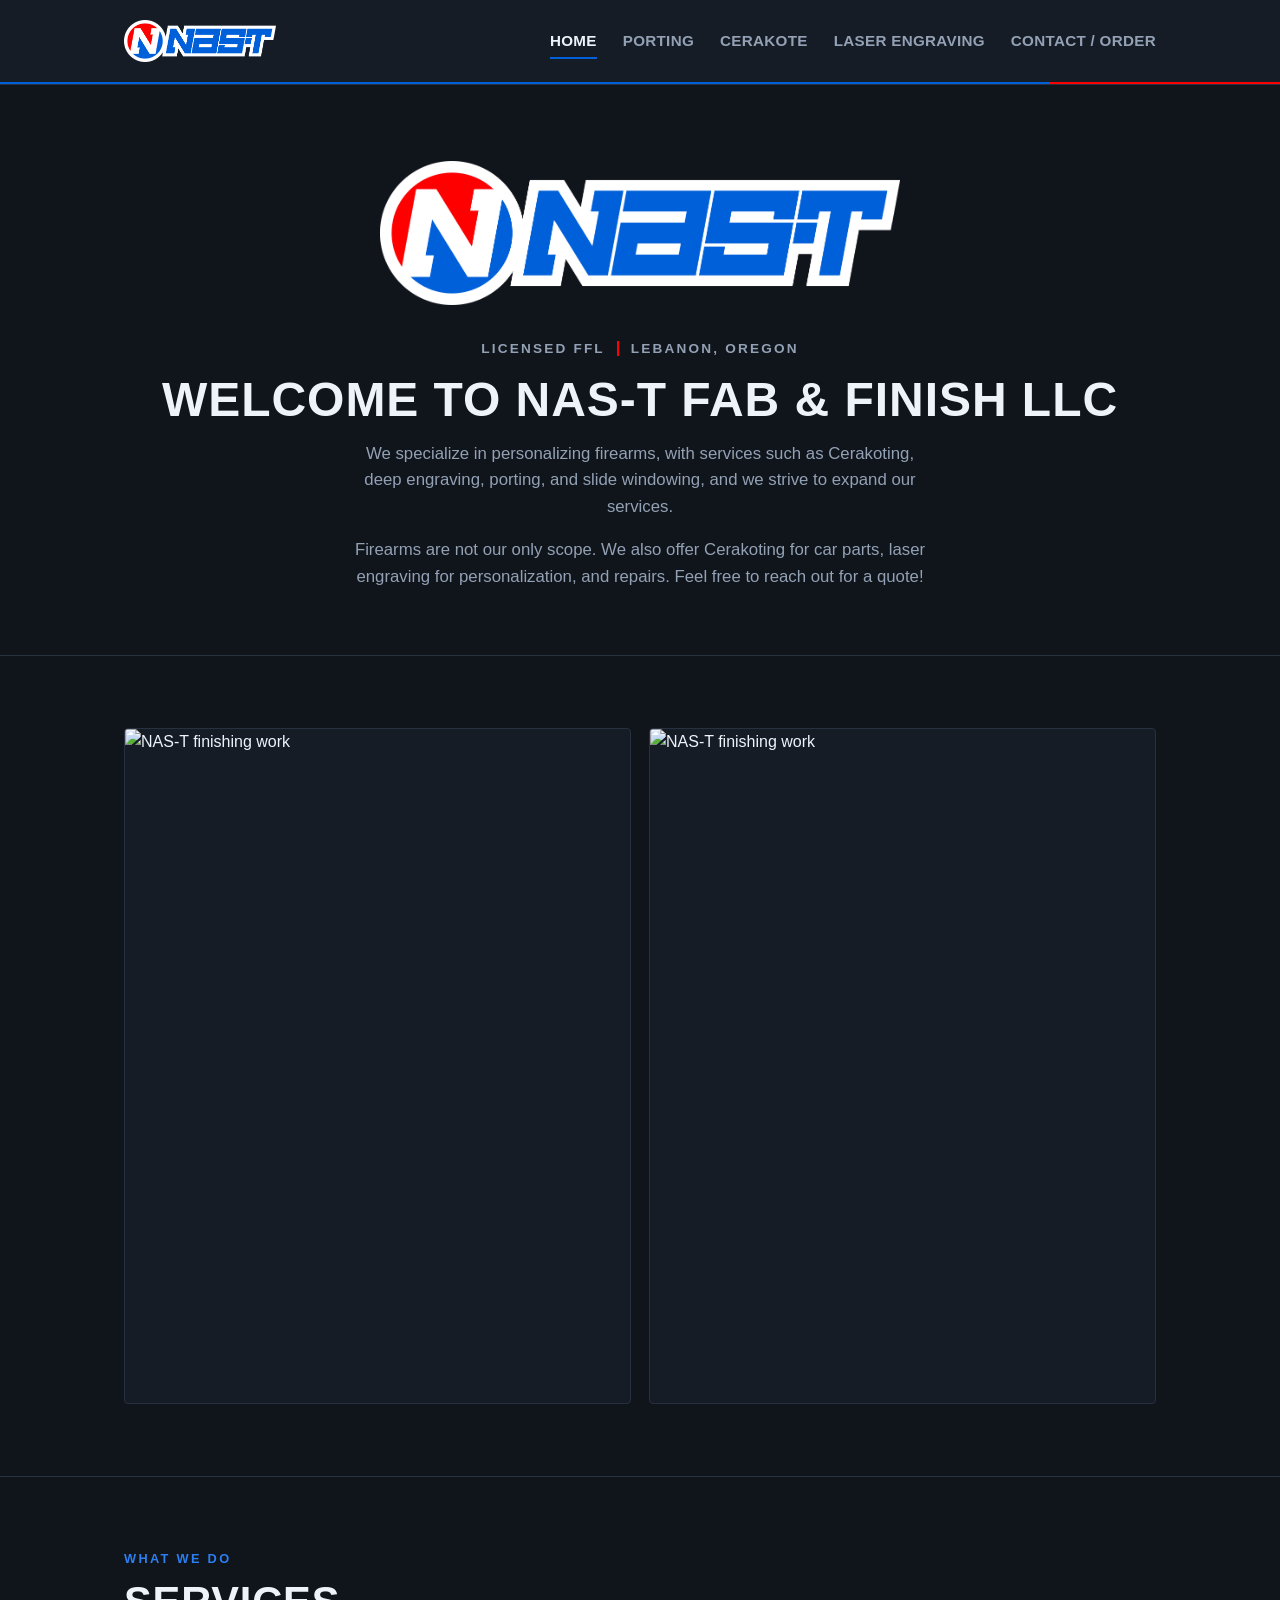
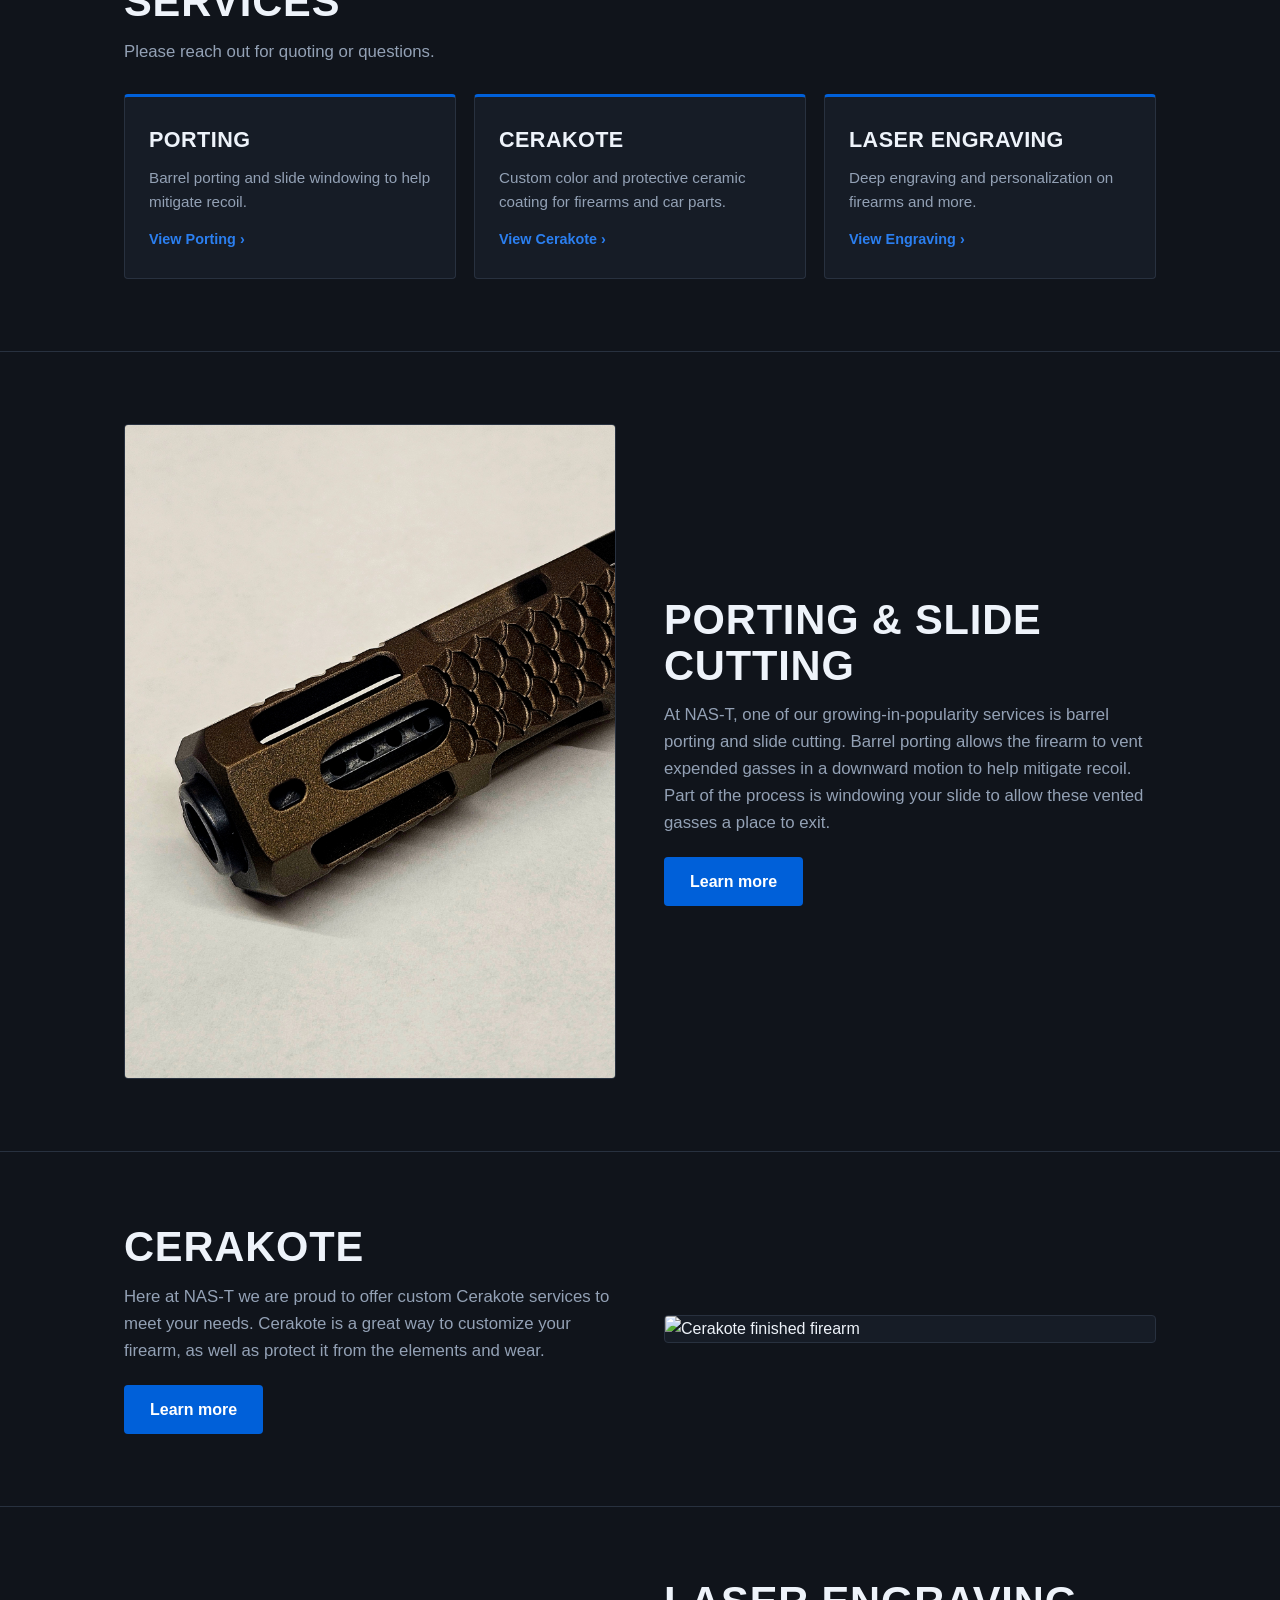
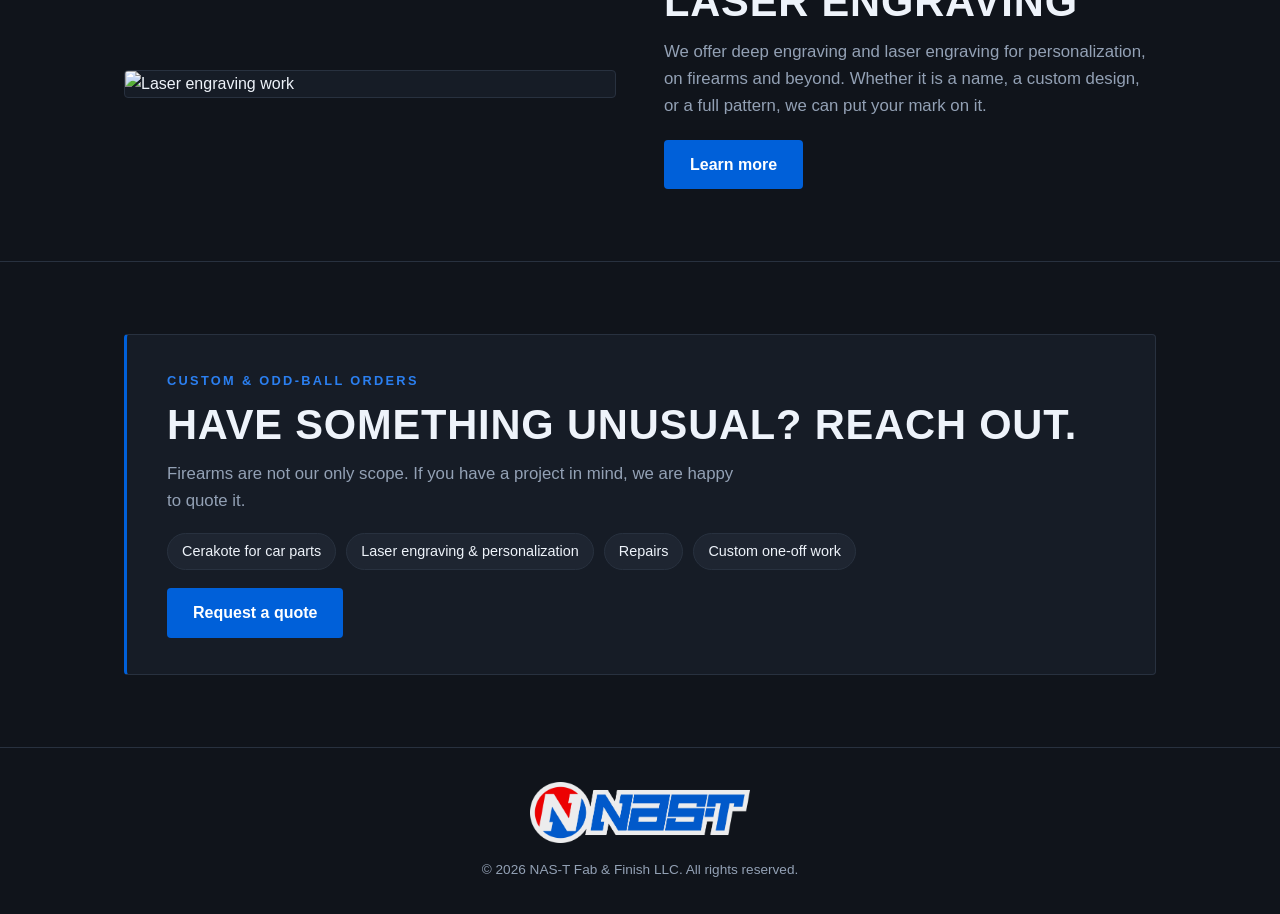
==== commit fceb841c: "Add files via upload" ====
--- a/index.html
+++ b/index.html
@@ -149,5 +149,6 @@
   </footer>
 
   <script>document.getElementById('year').textContent = new Date().getFullYear();</script>
+  <script src="lightbox.js"></script>
 </body>
 </html>
--- a/style.css
+++ b/style.css
@@ -256,3 +256,82 @@
   image-rendering: auto;
   -ms-interpolation-mode: bicubic;
 }
+
+/* ============================================================
+   LIGHTBOX (click a photo to view full resolution)
+   ============================================================ */
+.zoomable { cursor: zoom-in; transition: opacity 0.15s ease; }
+.zoomable:hover { opacity: 0.9; }
+.zoomable:focus-visible { outline: 3px solid var(--blue); outline-offset: 3px; }
+
+.lb {
+  display: none;
+  position: fixed;
+  inset: 0;
+  z-index: 999;
+  background: rgba(8, 11, 16, 0.94);
+  padding: 32px;
+  align-items: center;
+  justify-content: center;
+  flex-direction: column;
+  gap: 14px;
+}
+.lb.open { display: flex; }
+
+.lb-img {
+  max-width: 100%;
+  max-height: calc(100vh - 120px);
+  width: auto;
+  height: auto;
+  object-fit: contain;
+  border-radius: 4px;
+  border: 1px solid var(--line);
+  background: var(--bg-2);
+}
+
+.lb-cap {
+  color: var(--muted);
+  font-size: 0.9rem;
+  text-align: center;
+  max-width: 70ch;
+}
+
+.lb-close {
+  position: absolute;
+  top: 18px;
+  right: 22px;
+  width: 44px;
+  height: 44px;
+  background: var(--bg-2);
+  color: var(--ink);
+  border: 1px solid var(--line);
+  border-radius: 50%;
+  font-size: 1.8rem;
+  line-height: 1;
+  cursor: pointer;
+  display: flex;
+  align-items: center;
+  justify-content: center;
+  transition: background 0.15s ease;
+}
+.lb-close:hover { background: var(--blue); border-color: var(--blue); }
+
+@media (max-width: 760px) {
+  .lb { padding: 16px; }
+  .lb-img { max-height: calc(100vh - 100px); }
+}
+
+/* ============================================================
+   HIGH-QUALITY IMAGE SCALING (cross-browser)
+   Pushes Edge/Chrome onto the better resampling path.
+   ============================================================ */
+.photo-duo img,
+.gallery img,
+.feature-img img,
+.lb-img {
+  image-rendering: -webkit-optimize-contrast;
+  image-rendering: high-quality;
+  -ms-interpolation-mode: bicubic;
+  transform: translateZ(0);        /* GPU compositing, smoother scaling */
+  backface-visibility: hidden;
+}
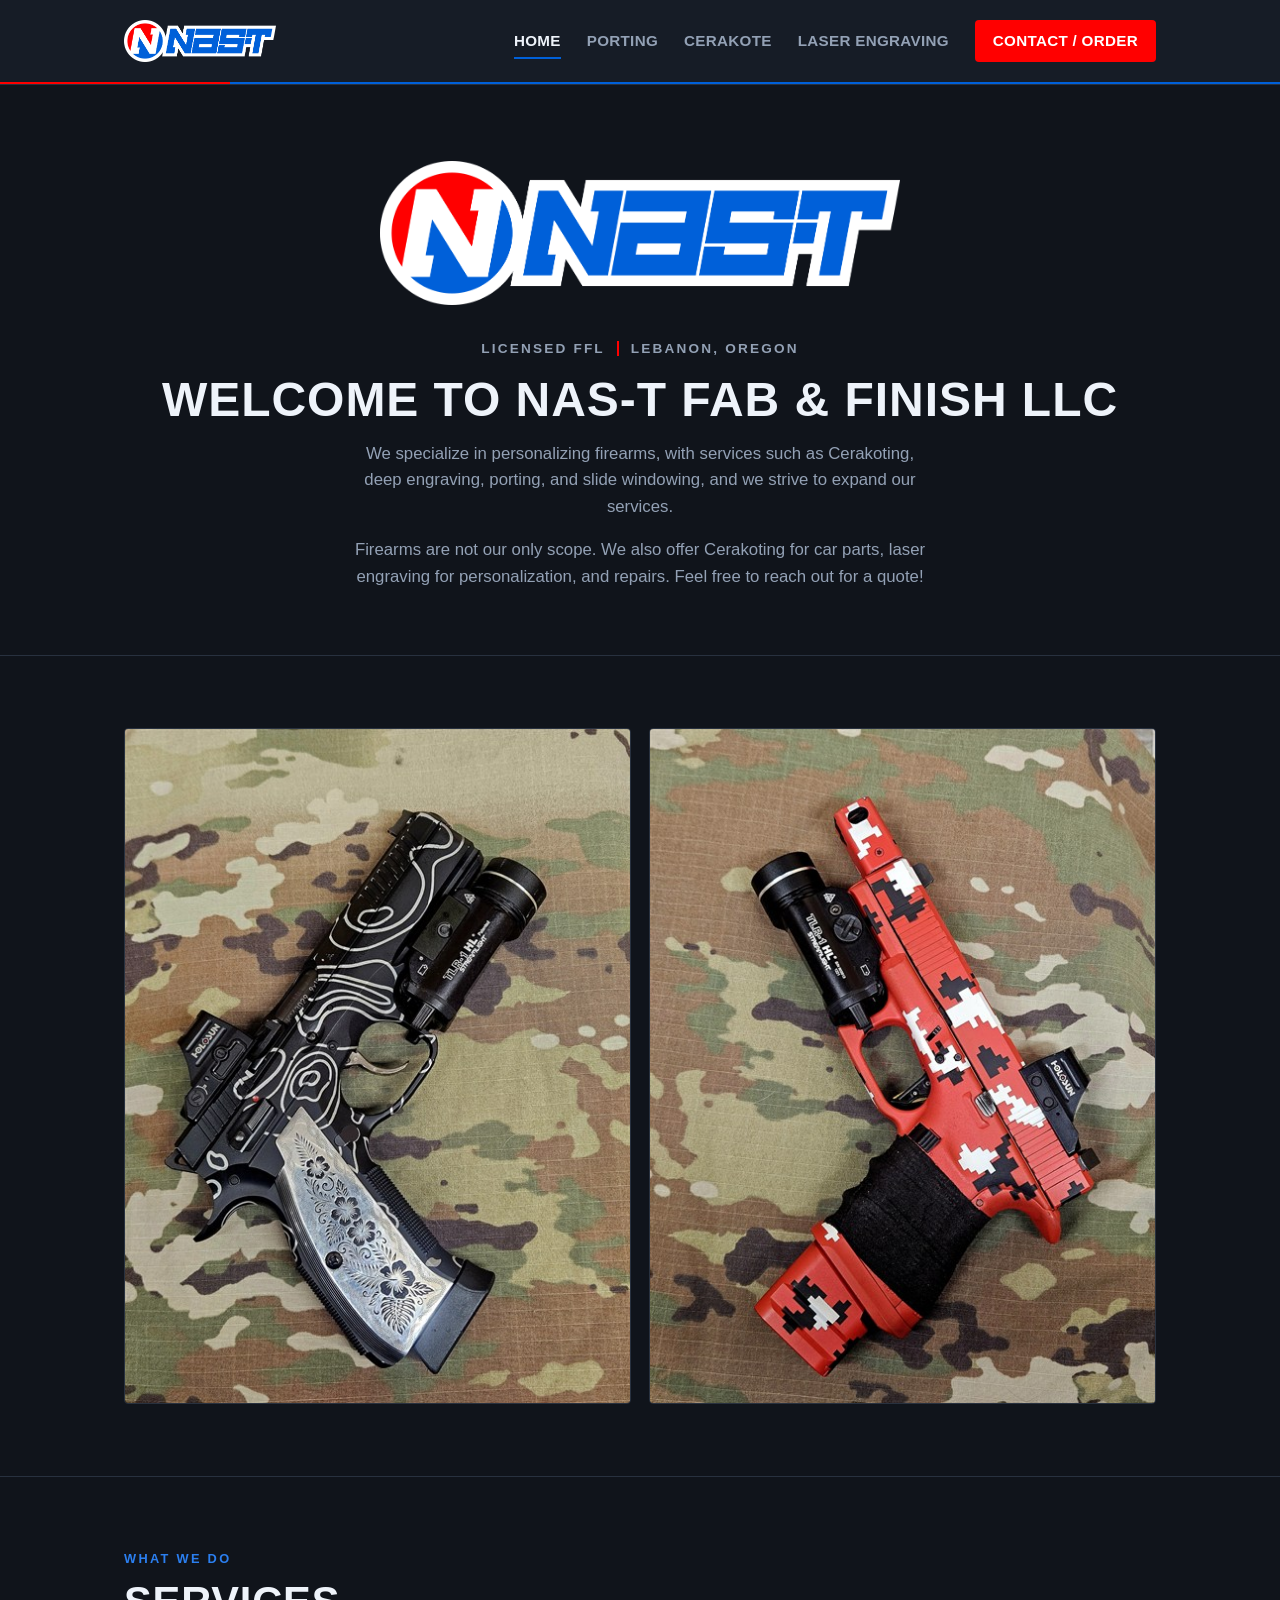
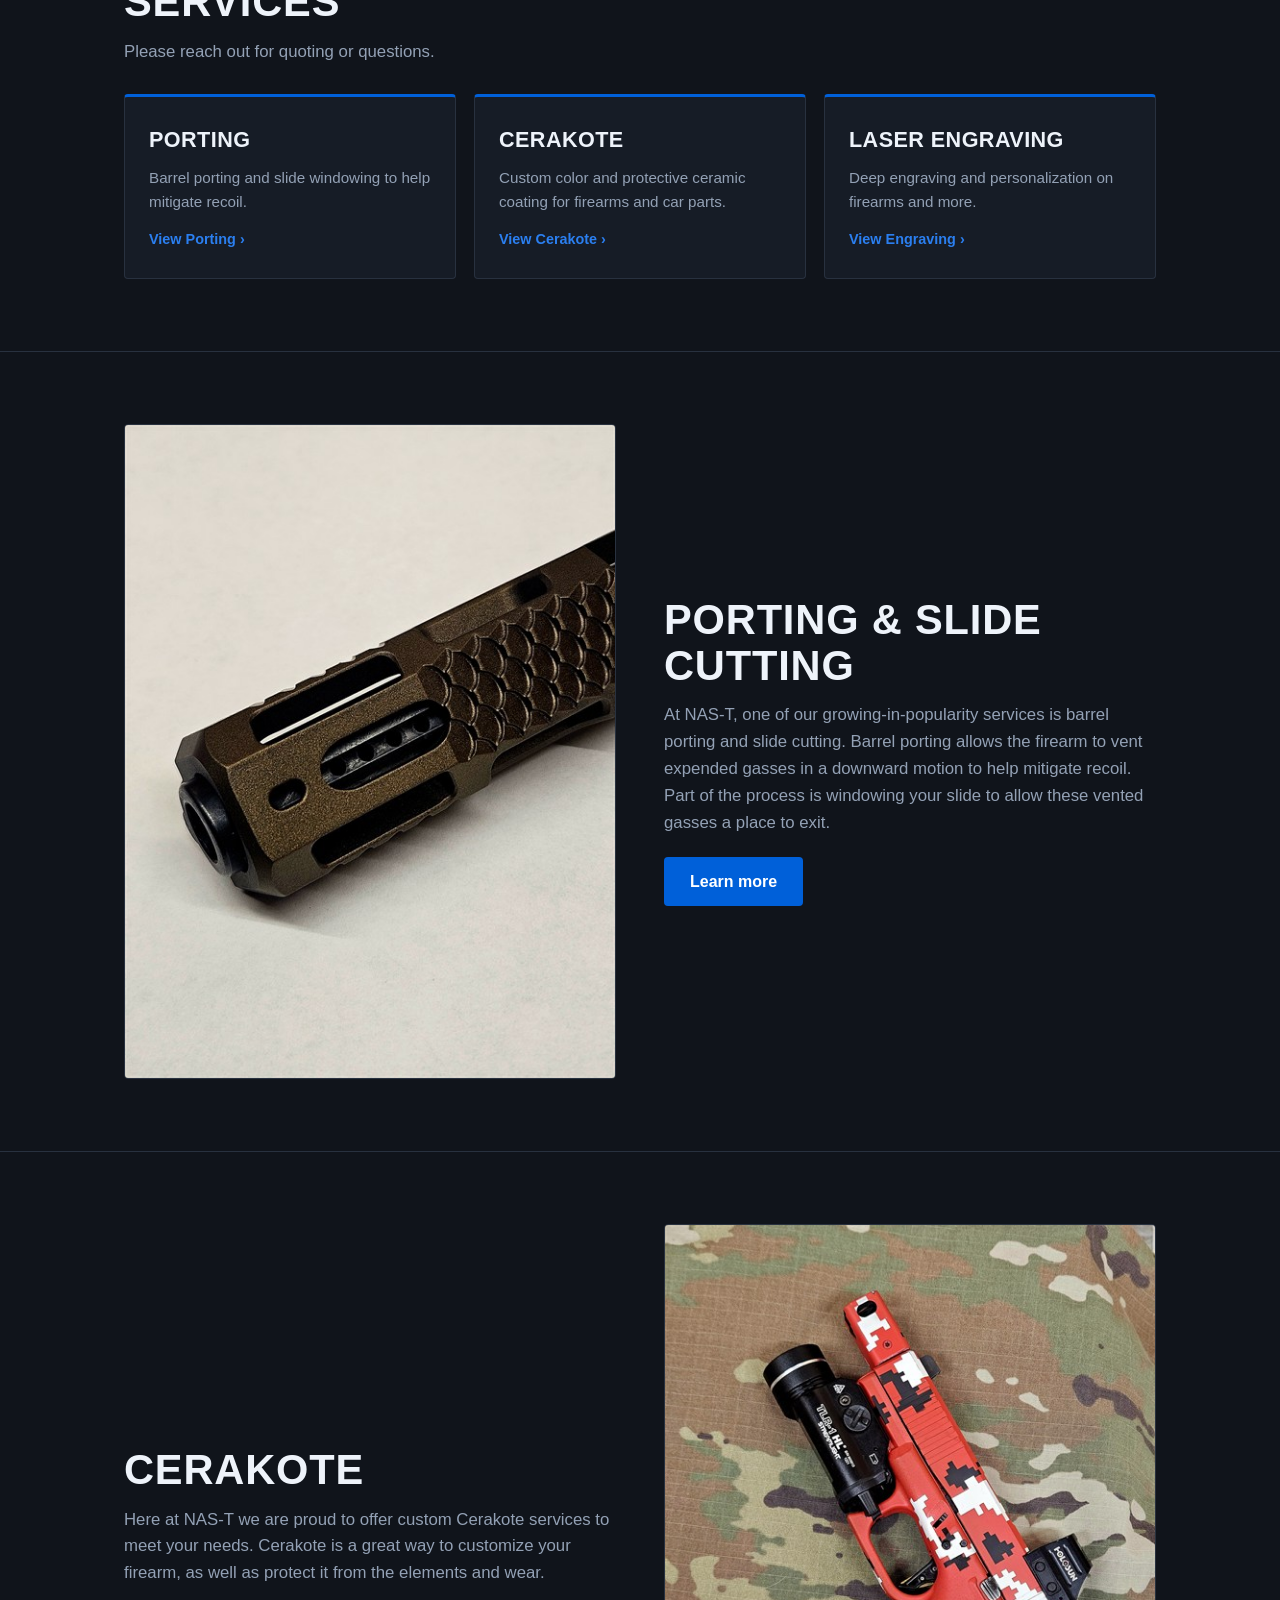
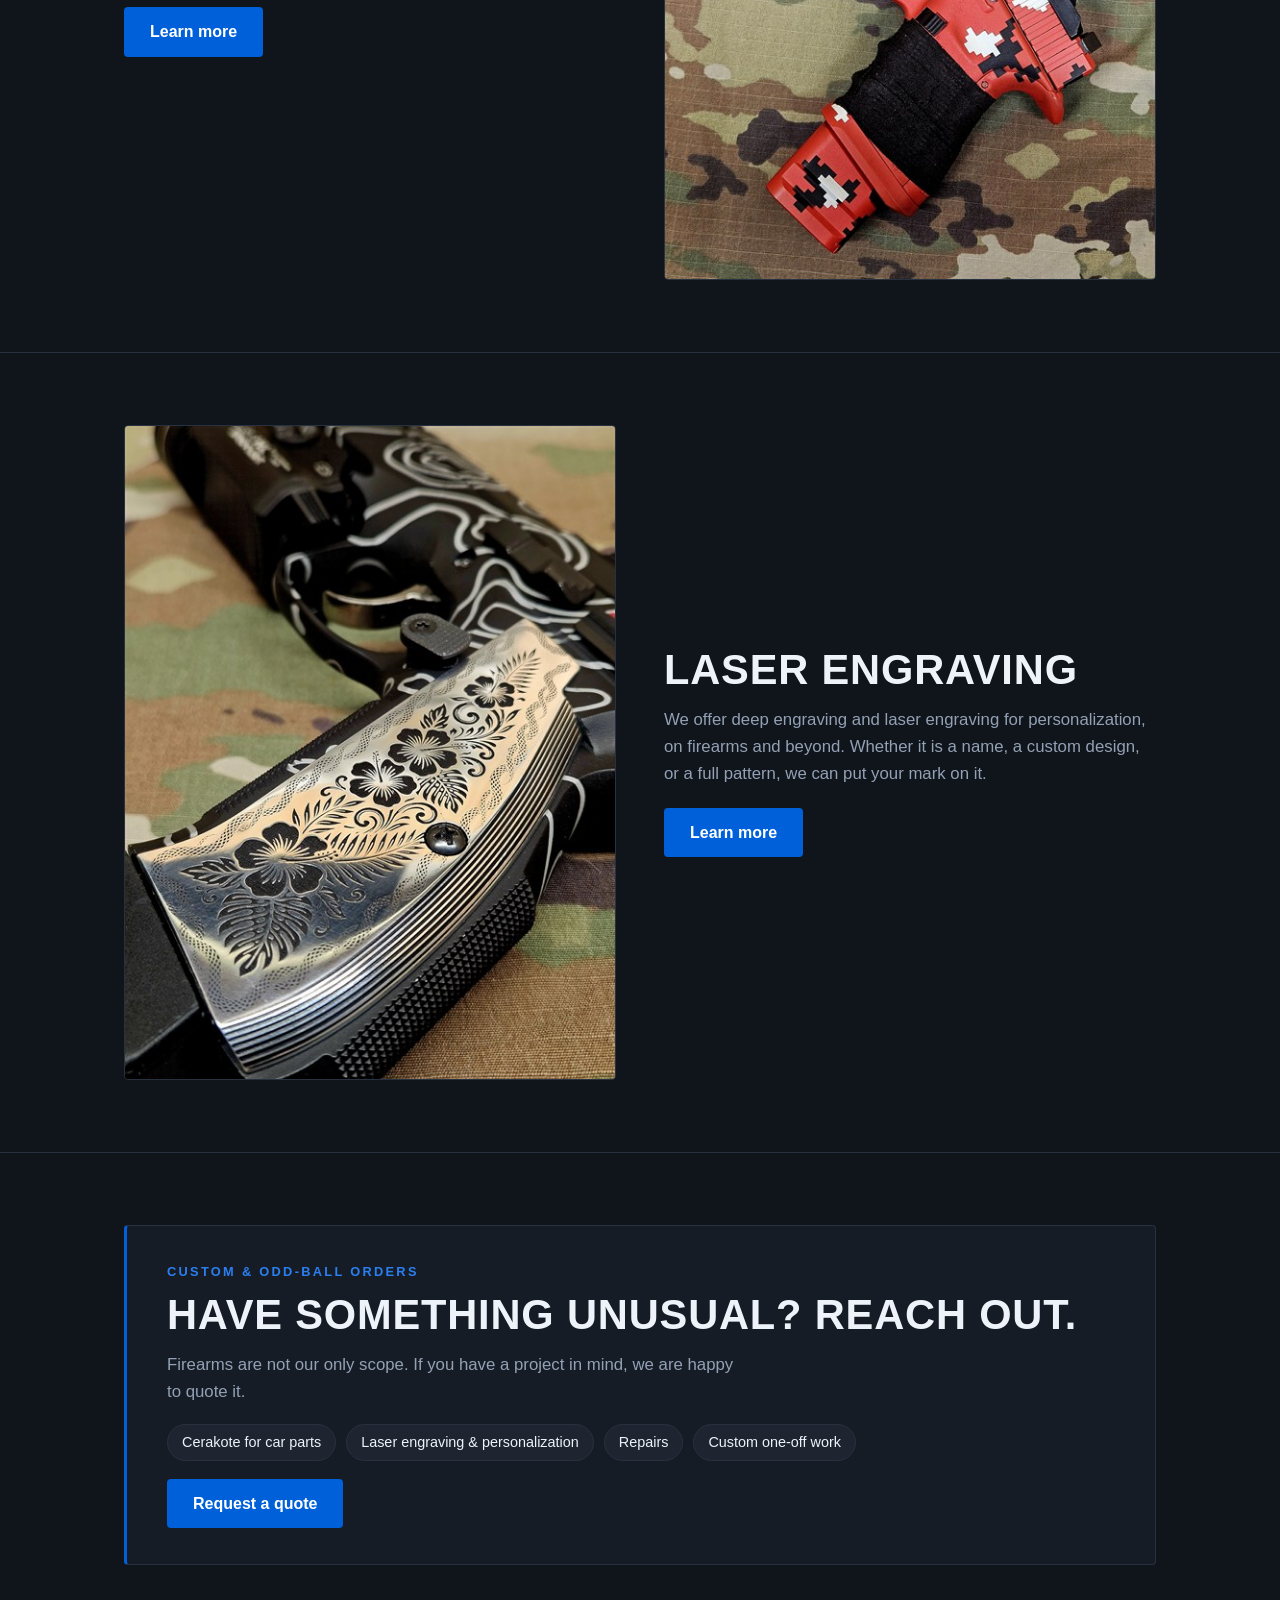
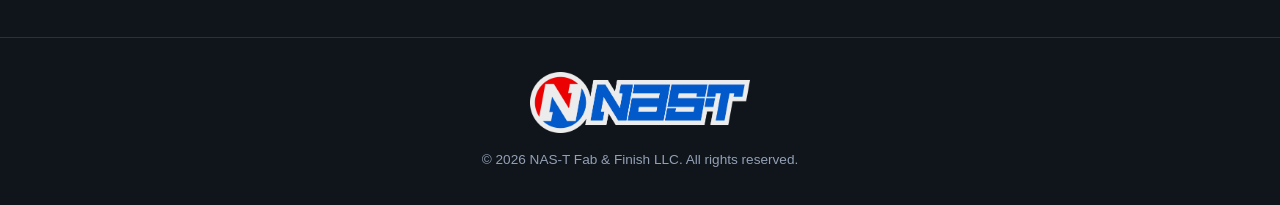
==== commit 1ab42338: "Add files via upload" ====
--- a/index.html
+++ b/index.html
@@ -20,7 +20,7 @@
         <a href="porting.html">Porting</a>
         <a href="cerakote.html">Cerakote</a>
         <a href="engraving.html">Laser Engraving</a>
-        <a href="contact.html">Contact / Order</a>
+        <a href="contact.html" class="nav-cta">Contact / Order</a>
       </nav>
     </div>
   </header>
--- a/style.css
+++ b/style.css
@@ -47,7 +47,7 @@
   content: "";
   display: block;
   height: 2px;
-  background: linear-gradient(to right, var(--blue) 0%, var(--blue) 82%, var(--red) 82%, var(--red) 100%);
+  background: linear-gradient(to right, var(--red) 0%, var(--red) 18%, var(--blue) 18%, var(--blue) 100%);
 }
 .banner-inner {
   display: flex;
@@ -79,6 +79,19 @@
   transition: width 0.2s ease;
 }
 .nav-links a:hover::after, .nav-links a.active::after { width: 100%; }
+
+/* Contact / Order stands out as a red pill button */
+.nav-links a.nav-cta {
+  color: #ffffff;
+  background: var(--red);
+  padding: 9px 18px;
+  border-radius: 4px;
+  transition: background 0.15s ease, transform 0.15s ease;
+}
+.nav-links a.nav-cta:hover { color: #ffffff; background: #d40000; transform: translateY(-1px); }
+.nav-links a.nav-cta.active { color: #ffffff; }
+/* no underline bar on the pill button */
+.nav-links a.nav-cta::after { display: none; }
 
 .nav-toggle { display: none; background: none; border: 0; color: var(--ink); font-size: 1.6rem; cursor: pointer; }
 
@@ -143,7 +156,7 @@
 .gallery { display: grid; grid-template-columns: repeat(3, 1fr); gap: 16px; margin-top: 40px; }
 .gallery img {
   width: 100%;
-  aspect-ratio: 4 / 3;
+  aspect-ratio: 3 / 4;          /* portrait, matches the photos: no crop */
   height: auto;
   object-fit: cover;
   object-position: center;
@@ -269,31 +282,64 @@
   position: fixed;
   inset: 0;
   z-index: 999;
-  background: rgba(8, 11, 16, 0.94);
-  padding: 32px;
+  background: rgba(8, 11, 16, 0.96);
+}
+.lb.open { display: block; }
+
+/* Scroll container: when the image is shown at true size and is bigger
+   than the viewport, you can pan by scrolling. */
+.lb-stage {
+  position: absolute;
+  inset: 0;
+  overflow: auto;
+  display: flex;
   align-items: center;
   justify-content: center;
-  flex-direction: column;
-  gap: 14px;
-}
-.lb.open { display: flex; }
-
+  padding: 32px;
+}
+
+/* Default: fit the whole image on screen (quick overview). */
 .lb-img {
+  display: block;
   max-width: 100%;
-  max-height: calc(100vh - 120px);
+  max-height: calc(100vh - 64px);
   width: auto;
   height: auto;
-  object-fit: contain;
-  border-radius: 4px;
-  border: 1px solid var(--line);
-  background: var(--bg-2);
+  border-radius: 4px;
+  border: 1px solid var(--line);
+  background: var(--bg-2);
+  cursor: zoom-in;
+}
+
+/* Zoomed: show at real pixels. No browser scaling = no moire. */
+.lb.zoomed .lb-stage { align-items: flex-start; justify-content: flex-start; }
+.lb.zoomed .lb-img {
+  max-width: none;
+  max-height: none;
+  width: auto;
+  height: auto;
+  cursor: zoom-out;
 }
 
 .lb-cap {
+  position: fixed;
+  left: 0; right: 0; bottom: 0;
   color: var(--muted);
   font-size: 0.9rem;
   text-align: center;
-  max-width: 70ch;
+  padding: 12px 20px;
+  background: linear-gradient(to top, rgba(8,11,16,0.9), rgba(8,11,16,0));
+  pointer-events: none;
+}
+.lb-hint {
+  position: fixed;
+  left: 0; right: 0; top: 18px;
+  text-align: center;
+  color: var(--muted);
+  font-size: 0.8rem;
+  letter-spacing: 0.08em;
+  text-transform: uppercase;
+  pointer-events: none;
 }
 
 .lb-close {
@@ -317,8 +363,8 @@
 .lb-close:hover { background: var(--blue); border-color: var(--blue); }
 
 @media (max-width: 760px) {
-  .lb { padding: 16px; }
-  .lb-img { max-height: calc(100vh - 100px); }
+  .lb-stage { padding: 16px; }
+  .lb-img { max-height: calc(100vh - 48px); }
 }
 
 /* ============================================================
@@ -327,11 +373,12 @@
    ============================================================ */
 .photo-duo img,
 .gallery img,
-.feature-img img,
-.lb-img {
+.feature-img img {
   image-rendering: -webkit-optimize-contrast;
   image-rendering: high-quality;
   -ms-interpolation-mode: bicubic;
   transform: translateZ(0);        /* GPU compositing, smoother scaling */
   backface-visibility: hidden;
 }
+/* Lightbox image gets NO rendering hints: at true size we want the raw
+   pixels with zero browser processing, which is what kills the moire. */
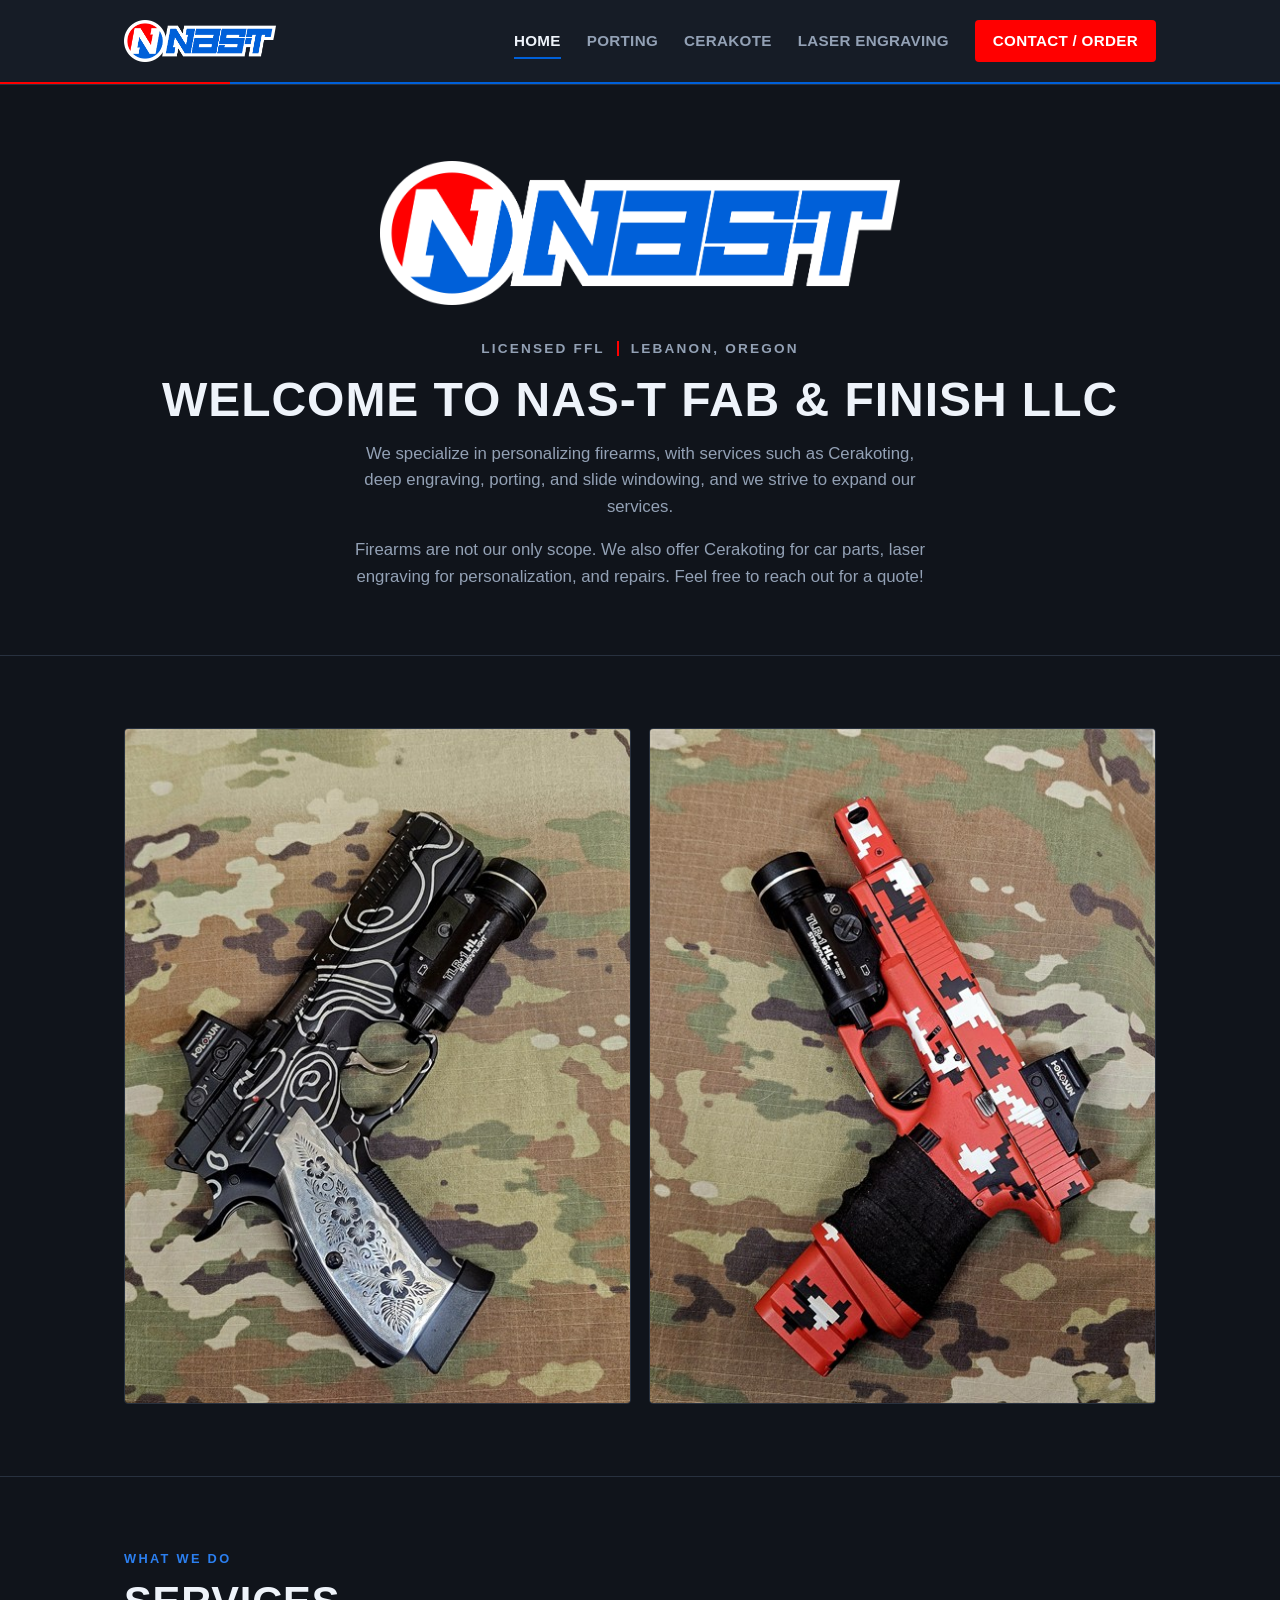
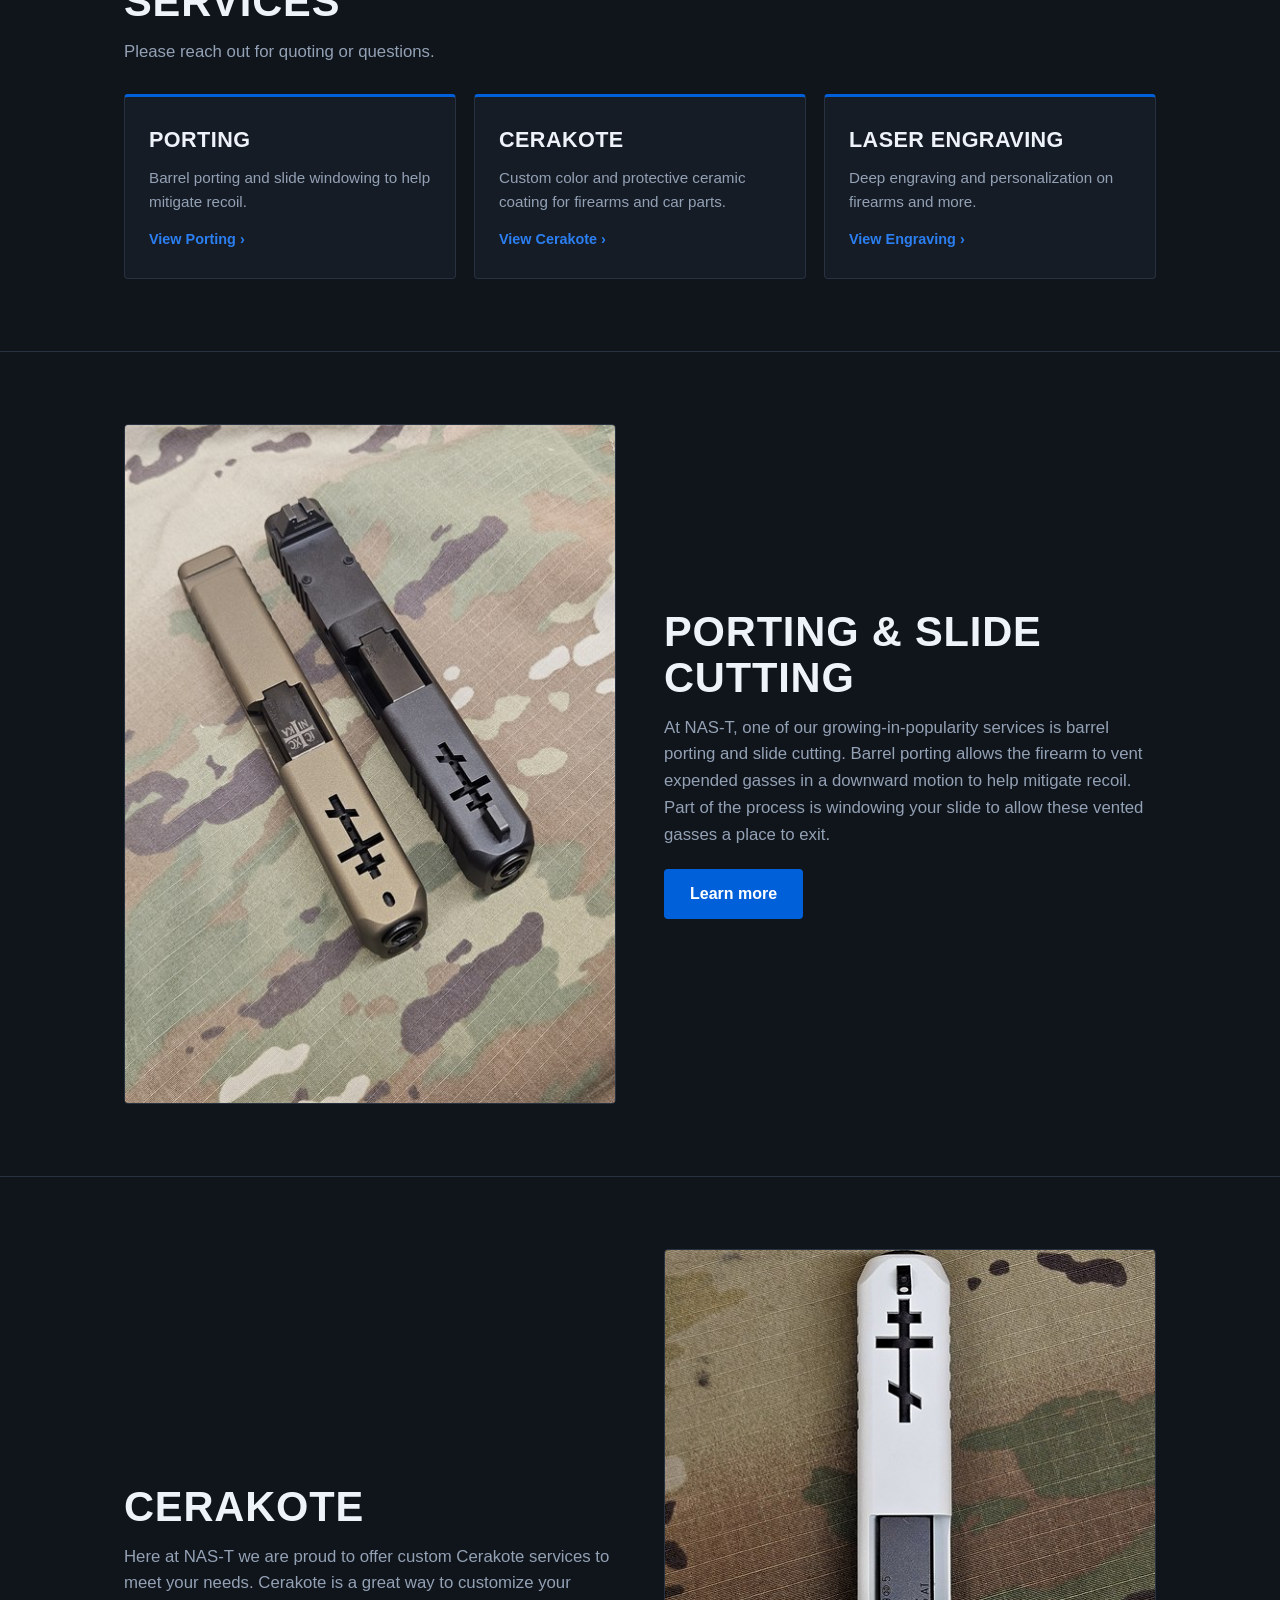
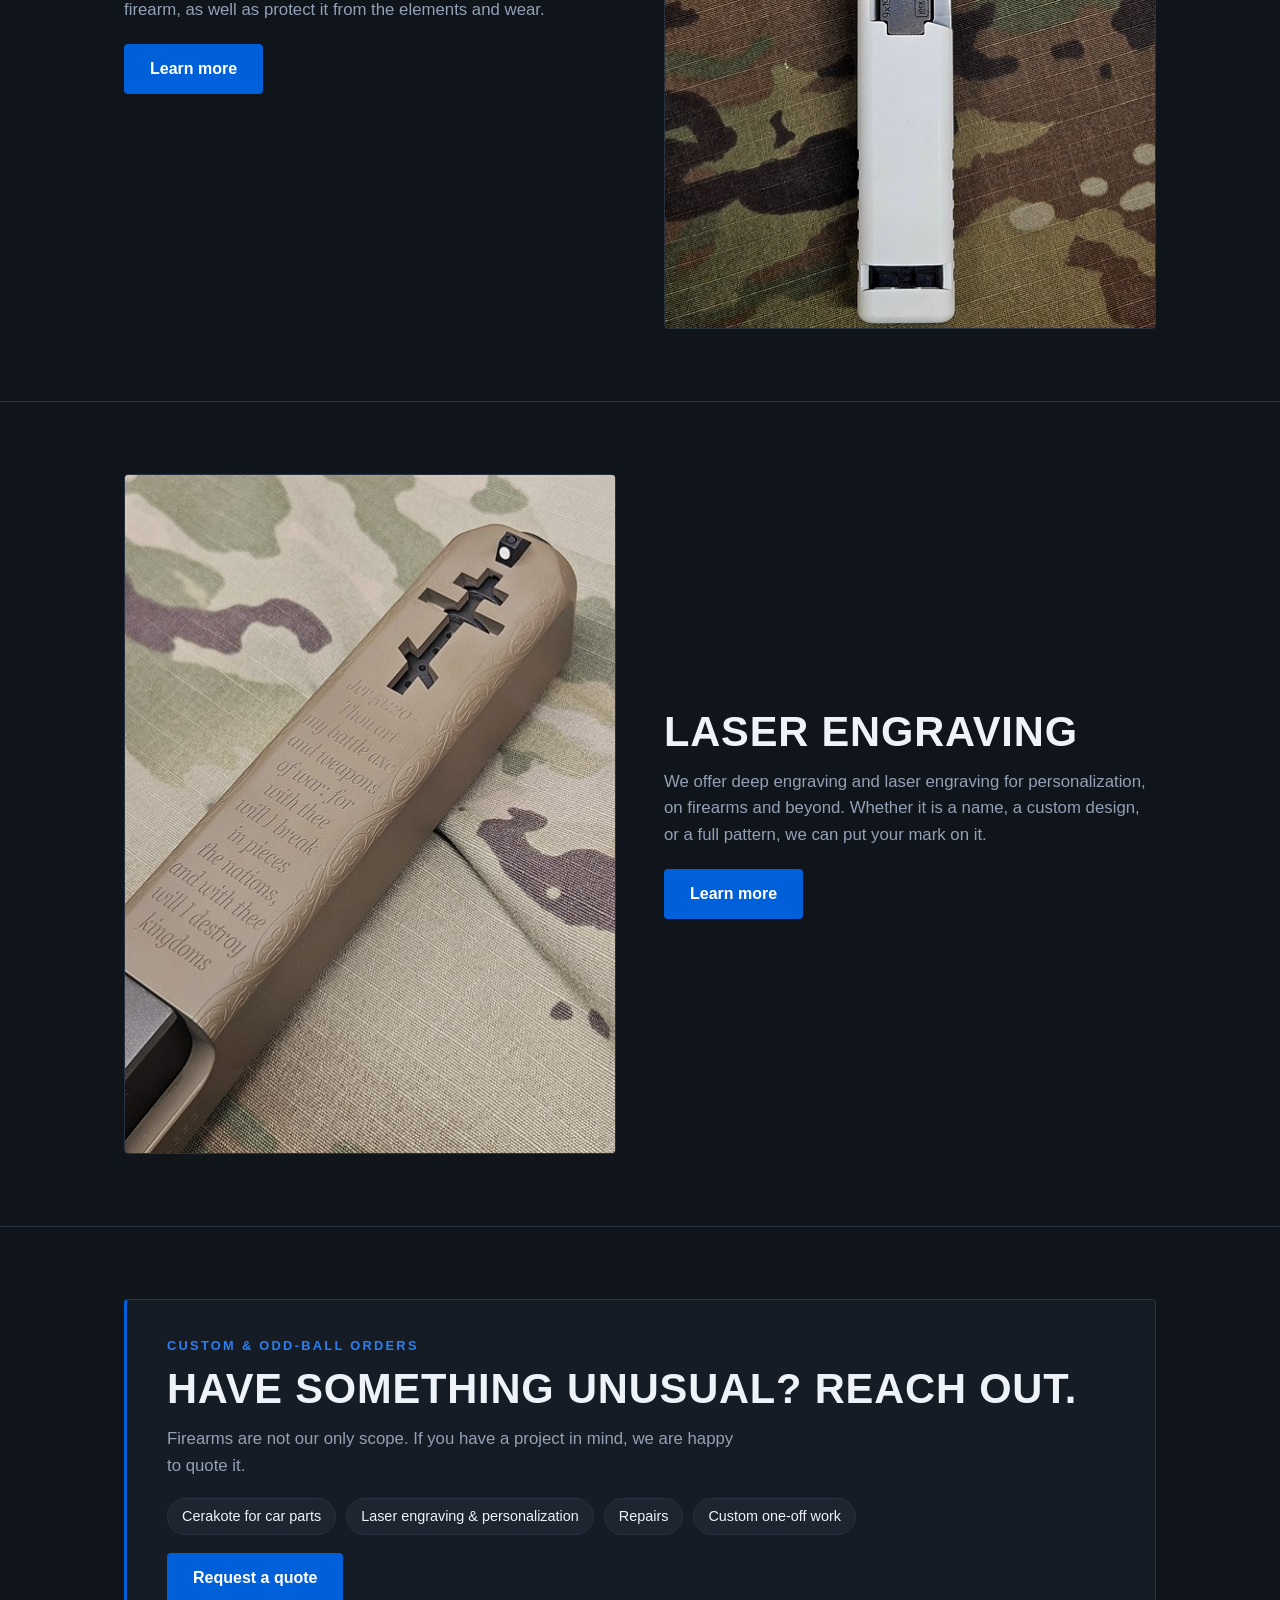
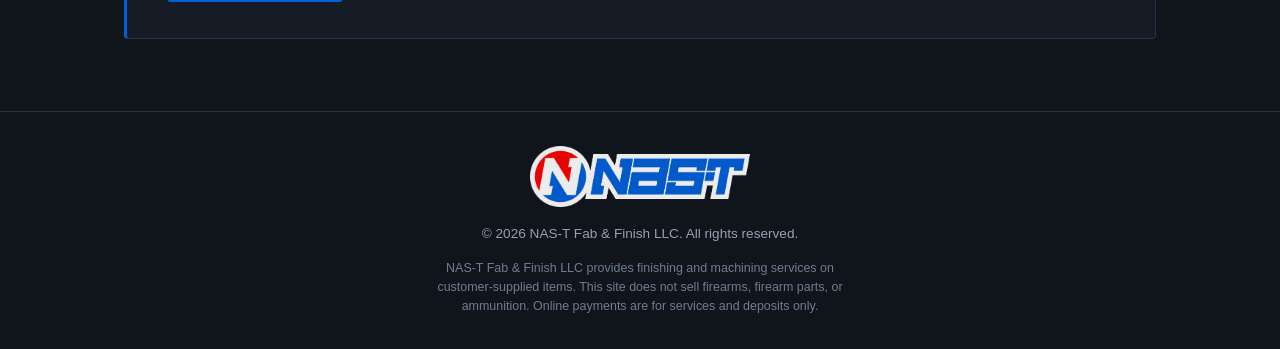
==== commit 8609e724: "Add files via upload" ====
--- a/index.html
+++ b/index.html
@@ -3,8 +3,26 @@
 <head>
   <meta charset="UTF-8">
   <meta name="viewport" content="width=device-width, initial-scale=1.0">
-  <title>NAS-T Fab &amp; Finish LLC</title>
-  <meta name="description" content="NAS-T Fab & Finish LLC, Lebanon, Oregon. Firearm personalization: Cerakote, deep engraving, porting, and slide windowing.">
+  <title>NAS-T Fab &amp; Finish LLC | Cerakote, Porting &amp; Engraving in Lebanon, Oregon</title>
+  <meta name="description" content="NAS-T Fab &amp; Finish LLC in Lebanon, Oregon. Firearm personalization services: Cerakote, deep laser engraving, barrel porting, and slide windowing. Also Cerakote for car parts and custom work.">
+  <link rel="canonical" href="https://nastfabandfinish.com/">
+
+  <link rel="icon" href="favicon.ico" sizes="any">
+  <link rel="icon" type="image/png" href="icon-192.png">
+  <link rel="apple-touch-icon" href="apple-touch-icon.png">
+  <meta name="theme-color" content="#10141b">
+
+  <meta property="og:type" content="website">
+  <meta property="og:site_name" content="NAS-T Fab &amp; Finish LLC">
+  <meta property="og:title" content="NAS-T Fab &amp; Finish LLC">
+  <meta property="og:description" content="Cerakote, deep laser engraving, barrel porting, and slide windowing. Lebanon, Oregon.">
+  <meta property="og:url" content="https://nastfabandfinish.com/">
+  <meta property="og:image" content="https://nastfabandfinish.com/og-image.jpg">
+  <meta property="og:image:width" content="1200">
+  <meta property="og:image:height" content="630">
+  <meta property="og:image:alt" content="NAS-T Fab and Finish, custom engraved 1911">
+  <meta name="twitter:card" content="summary_large_image">
+
   <link rel="stylesheet" href="style.css">
 </head>
 <body>
@@ -12,9 +30,9 @@
   <header class="banner">
     <div class="wrap banner-inner">
       <a class="logo" href="index.html">
-        <img src="photos/logo.png" alt="NAS-T Fab and Finish logo">
+        <img src="photos/logo.png" alt="NAS-T Fab and Finish logo" width="4793" height="1328">
       </a>
-      <button class="nav-toggle" aria-label="Toggle menu" onclick="document.getElementById('nav').classList.toggle('open')">&#9776;</button>
+      <button class="nav-toggle" aria-label="Toggle menu" aria-expanded="false" aria-controls="nav">&#9776;</button>
       <nav class="nav-links" id="nav">
         <a href="index.html" class="active">Home</a>
         <a href="porting.html">Porting</a>
@@ -27,7 +45,7 @@
 
   <section class="hero">
     <div class="wrap">
-      <img class="hero-logo" src="photos/logo.png" alt="NAS-T Fab and Finish logo">
+      <img class="hero-logo" src="photos/logo.png" alt="NAS-T Fab and Finish logo" width="4793" height="1328">
       <div><span class="location">Licensed FFL <span class="bar"></span> Lebanon, Oregon</span></div>
       <h1>Welcome to NAS-T Fab &amp; Finish LLC</h1>
       <p class="lead">
@@ -46,8 +64,8 @@
   <section>
     <div class="wrap">
       <div class="photo-duo">
-        <img src="photos/home-1.jpg" alt="NAS-T finishing work">
-        <img src="photos/home-2.jpg" alt="NAS-T finishing work">
+        <img src="photos/home-1.jpg" srcset="photos/home-1.jpg 1x, photos/home-1@2x.jpg 2x" width="510" height="680" alt="Cerakoted and engraved slide finished by NAS-T">
+        <img src="photos/home-2.jpg" srcset="photos/home-2.jpg 1x, photos/home-2@2x.jpg 2x" width="510" height="680" alt="Custom finished firearm by NAS-T">
       </div>
     </div>
   </section>
@@ -79,7 +97,7 @@
 
   <section>
     <div class="wrap feature">
-      <div class="feature-img"><img src="photos/porting-1.jpg" alt="Ported barrel and windowed slide"></div>
+      <div class="feature-img"><img src="photos/porting-6.jpg" srcset="photos/porting-6.jpg 1x, photos/porting-6@2x.jpg 2x" width="510" height="680" loading="lazy" decoding="async" alt="Two ported slides with custom cross windowing"></div>
       <div class="feature-body">
         <h2>Porting &amp; Slide Cutting</h2>
         <p class="lead">
@@ -95,7 +113,7 @@
 
   <section>
     <div class="wrap feature reverse">
-      <div class="feature-img"><img src="photos/cerakote-1.jpg" alt="Cerakote finished firearm"></div>
+      <div class="feature-img"><img src="photos/cerakote-5.jpg" srcset="photos/cerakote-5.jpg 1x, photos/cerakote-5@2x.jpg 2x" width="510" height="680" loading="lazy" decoding="async" alt="Slide finished in white Cerakote with custom cross window"></div>
       <div class="feature-body">
         <h2>Cerakote</h2>
         <p class="lead">
@@ -110,7 +128,7 @@
 
   <section>
     <div class="wrap feature">
-      <div class="feature-img"><img src="photos/engraving-1.jpg" alt="Laser engraving work"></div>
+      <div class="feature-img"><img src="photos/engraving-2.jpg" srcset="photos/engraving-2.jpg 1x, photos/engraving-2@2x.jpg 2x" width="510" height="680" loading="lazy" decoding="async" alt="Slide with deep engraved scripture and scrollwork border"></div>
       <div class="feature-body">
         <h2>Laser Engraving</h2>
         <p class="lead">
@@ -143,12 +161,50 @@
 
   <footer>
     <div class="wrap">
-      <img class="footer-logo" src="photos/logo.png" alt="NAS-T Fab and Finish logo">
+      <img class="footer-logo" src="photos/logo.png" alt="NAS-T Fab and Finish logo" width="4793" height="1328">
       <p>&copy; <span id="year"></span> NAS-T Fab &amp; Finish LLC. All rights reserved.</p>
+      <p class="footer-note">
+        NAS-T Fab &amp; Finish LLC provides finishing and machining services on
+        customer-supplied items. This site does not sell firearms, firearm parts,
+        or ammunition. Online payments are for services and deposits only.
+      </p>
     </div>
   </footer>
 
-  <script>document.getElementById('year').textContent = new Date().getFullYear();</script>
+  <script type="application/ld+json">
+  {
+    "@context": "https://schema.org",
+    "@type": ["LocalBusiness", "ProfessionalService"],
+    "name": "NAS-T Fab & Finish LLC",
+    "url": "https://nastfabandfinish.com/",
+    "image": "https://nastfabandfinish.com/og-image.jpg",
+    "logo": "https://nastfabandfinish.com/icon-512.png",
+    "email": "Nastfandf@gmail.com",
+    "description": "Firearm personalization services in Lebanon, Oregon: Cerakote, deep laser engraving, barrel porting, and slide windowing. Also Cerakote for car parts and custom one-off work.",
+    "address": {
+      "@type": "PostalAddress",
+      "addressLocality": "Lebanon",
+      "addressRegion": "OR",
+      "addressCountry": "US"
+    },
+    "areaServed": {
+      "@type": "GeoCircle",
+      "geoMidpoint": { "@type": "GeoCoordinates", "latitude": 44.5365, "longitude": -122.9070 },
+      "geoRadius": "150000"
+    },
+    "sameAs": ["https://instagram.com/nas_tfabandfinish"],
+    "hasOfferCatalog": {
+      "@type": "OfferCatalog",
+      "name": "Services",
+      "itemListElement": [
+        { "@type": "Offer", "itemOffered": { "@type": "Service", "name": "Cerakote coating" } },
+        { "@type": "Offer", "itemOffered": { "@type": "Service", "name": "Barrel porting and slide windowing" } },
+        { "@type": "Offer", "itemOffered": { "@type": "Service", "name": "Deep laser engraving" } }
+      ]
+    }
+  }
+  </script>
+
   <script src="lightbox.js"></script>
 </body>
 </html>
--- a/style.css
+++ b/style.css
@@ -1,384 +1,416 @@
-/* ============================================================
-   NAS-T Fab & Finish LLC : shared styles
-   Palette keyed to the logo: electric blue + red on graphite.
-   Edit colors here and every page updates.
-   ============================================================ */
-
-:root {
-  --bg:        #10141b;
-  --bg-2:      #161c26;
-  --bg-3:      #1e2531;
-  --ink:       #eef3fa;
-  --muted:     #93a1b5;
-  --line:      #28313f;
-  --blue:      #0060d9;
-  --blue-hi:   #2b7ff0;
-  --red:       #ff0000;
-  --maxw:      1080px;
-}
-
-* { box-sizing: border-box; margin: 0; padding: 0; }
-html { scroll-behavior: smooth; }
-body {
-  font-family: "Segoe UI", Roboto, Helvetica, Arial, sans-serif;
-  background: var(--bg);
-  color: var(--ink);
-  line-height: 1.6;
-  -webkit-font-smoothing: antialiased;
-}
-
-h1, h2, h3, .nav-links a, .logo-text {
-  font-family: "Arial Narrow", "Helvetica Neue Condensed", "Roboto Condensed", sans-serif;
-  letter-spacing: 0.02em;
-  text-transform: uppercase;
-}
-
-.wrap { width: 100%; max-width: var(--maxw); margin: 0 auto; padding: 0 24px; }
-
-/* ---------- BANNER / NAV ---------- */
-.banner {
-  border-bottom: 1px solid var(--line);
-  background: var(--bg-2);
-  position: sticky;
-  top: 0;
-  z-index: 50;
-}
-.banner::after {
-  content: "";
-  display: block;
-  height: 2px;
-  background: linear-gradient(to right, var(--red) 0%, var(--red) 18%, var(--blue) 18%, var(--blue) 100%);
-}
-.banner-inner {
-  display: flex;
-  align-items: center;
-  justify-content: space-between;
-  gap: 24px;
-  min-height: 82px;
-}
-.logo { display: flex; align-items: center; text-decoration: none; color: var(--ink); }
-.logo img { height: 42px; width: auto; display: block; }
-
-.nav-links { display: flex; align-items: center; gap: 26px; }
-.nav-links a {
-  color: var(--muted);
-  text-decoration: none;
-  font-size: 0.95rem;
-  font-weight: 700;
-  padding: 6px 0;
-  position: relative;
-  transition: color 0.15s ease;
-}
-.nav-links a:hover, .nav-links a.active { color: var(--ink); }
-.nav-links a::after {
-  content: "";
-  position: absolute;
-  left: 0; bottom: 0;
-  width: 0; height: 2px;
-  background: var(--blue);
-  transition: width 0.2s ease;
-}
-.nav-links a:hover::after, .nav-links a.active::after { width: 100%; }
-
-/* Contact / Order stands out as a red pill button */
-.nav-links a.nav-cta {
-  color: #ffffff;
-  background: var(--red);
-  padding: 9px 18px;
-  border-radius: 4px;
-  transition: background 0.15s ease, transform 0.15s ease;
-}
-.nav-links a.nav-cta:hover { color: #ffffff; background: #d40000; transform: translateY(-1px); }
-.nav-links a.nav-cta.active { color: #ffffff; }
-/* no underline bar on the pill button */
-.nav-links a.nav-cta::after { display: none; }
-
-.nav-toggle { display: none; background: none; border: 0; color: var(--ink); font-size: 1.6rem; cursor: pointer; }
-
-/* ---------- SECTION SCAFFOLD ---------- */
-section { padding: 72px 0; border-bottom: 1px solid var(--line); }
-.eyebrow {
-  color: var(--blue-hi);
-  font-size: 0.8rem;
-  letter-spacing: 0.18em;
-  text-transform: uppercase;
-  font-weight: 700;
-  margin-bottom: 10px;
-}
-h2 { font-size: clamp(1.8rem, 4vw, 2.6rem); font-weight: 800; line-height: 1.1; }
-h3 { font-size: 1.35rem; font-weight: 700; }
-p.lead { color: var(--muted); font-size: 1.05rem; margin-top: 14px; max-width: 62ch; }
-
-/* ---------- HERO ---------- */
-.hero { text-align: center; padding: 76px 0 64px; }
-.hero-logo { width: min(520px, 82%); height: auto; margin: 0 auto 30px; display: block; }
-.hero h1 { font-size: clamp(1.9rem, 4.6vw, 3rem); font-weight: 800; line-height: 1.1; }
-.hero .lead { margin-left: auto; margin-right: auto; }
-.location {
-  display: inline-flex;
-  align-items: center;
-  gap: 12px;
-  color: var(--muted);
-  font-size: 0.85rem;
-  letter-spacing: 0.16em;
-  text-transform: uppercase;
-  font-weight: 700;
-  margin-bottom: 14px;
-}
-.location .bar {
-  display: inline-block;
-  width: 2px;
-  height: 15px;
-  background: var(--red);
-}
-
-/* ---------- HOME PHOTO DUO ---------- */
-.photo-duo { display: grid; grid-template-columns: 1fr 1fr; gap: 18px; }
-.photo-duo img {
-  width: 100%;
-  aspect-ratio: 3 / 4;          /* portrait: taller than wide */
-  height: auto;
-  object-fit: cover;
-  object-position: center;
-  border: 1px solid var(--line); border-radius: 4px; background: var(--bg-2); display: block;
-}
-
-/* ---------- FEATURE BLOCKS ---------- */
-.feature { display: grid; grid-template-columns: 1fr 1fr; gap: 48px; align-items: center; }
-.feature.reverse .feature-img { order: 2; }
-.feature-img img {
-  width: 100%; border-radius: 4px; border: 1px solid var(--line);
-  display: block; background: var(--bg-2);
-}
-.feature-body h2 { margin-bottom: 6px; }
-
-/* ---------- GALLERY ---------- */
-.gallery { display: grid; grid-template-columns: repeat(3, 1fr); gap: 16px; margin-top: 40px; }
-.gallery img {
-  width: 100%;
-  aspect-ratio: 3 / 4;          /* portrait, matches the photos: no crop */
-  height: auto;
-  object-fit: cover;
-  object-position: center;
-  border: 1px solid var(--line); border-radius: 4px; background: var(--bg-2); display: block;
-}
-
-/* ---------- CALLOUT ---------- */
-.callout {
-  background: var(--bg-2);
-  border: 1px solid var(--line);
-  border-left: 3px solid var(--blue);
-  border-radius: 4px;
-  padding: 36px 40px;
-}
-.callout ul { list-style: none; margin: 18px 0; display: flex; flex-wrap: wrap; gap: 10px; }
-.callout li {
-  background: var(--bg-3); border: 1px solid var(--line);
-  padding: 6px 14px; border-radius: 999px; font-size: 0.9rem; color: var(--ink);
-}
-
-/* ---------- BUTTONS ---------- */
-.btn {
-  display: inline-block;
-  background: var(--blue);
-  color: #ffffff;
-  font-weight: 700;
-  text-decoration: none;
-  padding: 12px 26px;
-  border-radius: 4px;
-  border: 0;
-  cursor: pointer;
-  font-size: 1rem;
-  transition: background 0.15s ease;
-}
-.btn:hover { background: var(--blue-hi); }
-.btn-ghost { background: transparent; color: var(--ink); border: 1px solid var(--line); }
-.btn-ghost:hover { border-color: var(--blue); background: var(--bg-3); }
-
-/* ---------- SERVICE CARDS (home) ---------- */
-.svc-grid { display: grid; grid-template-columns: repeat(3, 1fr); gap: 18px; margin-top: 28px; }
-.svc-card {
-  background: var(--bg-2);
-  border: 1px solid var(--line);
-  border-top: 3px solid var(--blue);
-  border-radius: 4px;
-  padding: 26px 24px;
-  text-decoration: none;
-  color: var(--ink);
-  display: block;
-  transition: background 0.15s ease, transform 0.15s ease;
-}
-.svc-card:hover { background: var(--bg-3); transform: translateY(-3px); }
-.svc-card h3 { margin-bottom: 8px; }
-.svc-card p { color: var(--muted); font-size: 0.95rem; }
-.svc-card .go { color: var(--blue-hi); font-weight: 700; font-size: 0.9rem; display: inline-block; margin-top: 14px; }
-
-/* ---------- CONTACT ---------- */
-.contact-grid { display: grid; grid-template-columns: 1fr 1fr; gap: 48px; }
-.contact-info a { color: var(--blue-hi); text-decoration: none; }
-.contact-info a:hover { text-decoration: underline; }
-.field { margin-bottom: 16px; }
-.field label { display: block; font-size: 0.85rem; color: var(--muted); margin-bottom: 6px; }
-.field input, .field textarea {
-  width: 100%;
-  background: var(--bg);
-  border: 1px solid var(--line);
-  border-radius: 4px;
-  color: var(--ink);
-  padding: 11px 13px;
-  font-size: 1rem;
-  font-family: inherit;
-}
-.field input:focus, .field textarea:focus { outline: 2px solid var(--blue); border-color: var(--blue); }
-.field textarea { resize: vertical; min-height: 130px; }
-
-/* ---------- PAGE HERO ---------- */
-.page-hero { padding: 64px 0 40px; border-bottom: 1px solid var(--line); }
-.page-hero h1 { font-size: clamp(2rem, 5vw, 3rem); font-weight: 800; }
-.page-hero p { color: var(--muted); margin-top: 12px; max-width: 60ch; }
-
-/* ---------- FOOTER ---------- */
-footer { padding: 34px 0; text-align: center; color: var(--muted); font-size: 0.85rem; }
-.footer-logo { width: 220px; height: auto; margin: 0 auto 16px; display: block; opacity: 0.92; }
-
-/* ---------- RESPONSIVE ---------- */
-@media (max-width: 900px) {
-  .svc-grid { grid-template-columns: 1fr; }
-}
-@media (max-width: 760px) {
-  .nav-links {
-    display: none;
-    position: absolute; top: 84px; left: 0; right: 0;
-    flex-direction: column; gap: 0;
-    background: var(--bg-2); border-bottom: 1px solid var(--line);
-    padding: 8px 24px 16px;
-  }
-  .nav-links.open { display: flex; }
-  .nav-links a { padding: 12px 0; width: 100%; border-bottom: 1px solid var(--line); }
-  .nav-toggle { display: block; }
-  .feature, .contact-grid, .photo-duo { grid-template-columns: 1fr; gap: 28px; }
-  .feature.reverse .feature-img { order: 0; }
-  .gallery { grid-template-columns: 1fr 1fr; }
-  section { padding: 52px 0; }
-}
-
-
-/* ---------- IMAGE RENDERING ----------
-   Keeps downscaled photos as sharp as the browser allows. */
-.photo-duo img, .gallery img, .feature-img img {
-  image-rendering: auto;
-  -ms-interpolation-mode: bicubic;
-}
-
-/* ============================================================
-   LIGHTBOX (click a photo to view full resolution)
-   ============================================================ */
-.zoomable { cursor: zoom-in; transition: opacity 0.15s ease; }
-.zoomable:hover { opacity: 0.9; }
-.zoomable:focus-visible { outline: 3px solid var(--blue); outline-offset: 3px; }
-
-.lb {
-  display: none;
-  position: fixed;
-  inset: 0;
-  z-index: 999;
-  background: rgba(8, 11, 16, 0.96);
-}
-.lb.open { display: block; }
-
-/* Scroll container: when the image is shown at true size and is bigger
-   than the viewport, you can pan by scrolling. */
-.lb-stage {
-  position: absolute;
-  inset: 0;
-  overflow: auto;
-  display: flex;
-  align-items: center;
-  justify-content: center;
-  padding: 32px;
-}
-
-/* Default: fit the whole image on screen (quick overview). */
-.lb-img {
-  display: block;
-  max-width: 100%;
-  max-height: calc(100vh - 64px);
-  width: auto;
-  height: auto;
-  border-radius: 4px;
-  border: 1px solid var(--line);
-  background: var(--bg-2);
-  cursor: zoom-in;
-}
-
-/* Zoomed: show at real pixels. No browser scaling = no moire. */
-.lb.zoomed .lb-stage { align-items: flex-start; justify-content: flex-start; }
-.lb.zoomed .lb-img {
-  max-width: none;
-  max-height: none;
-  width: auto;
-  height: auto;
-  cursor: zoom-out;
-}
-
-.lb-cap {
-  position: fixed;
-  left: 0; right: 0; bottom: 0;
-  color: var(--muted);
-  font-size: 0.9rem;
-  text-align: center;
-  padding: 12px 20px;
-  background: linear-gradient(to top, rgba(8,11,16,0.9), rgba(8,11,16,0));
-  pointer-events: none;
-}
-.lb-hint {
-  position: fixed;
-  left: 0; right: 0; top: 18px;
-  text-align: center;
-  color: var(--muted);
-  font-size: 0.8rem;
-  letter-spacing: 0.08em;
-  text-transform: uppercase;
-  pointer-events: none;
-}
-
-.lb-close {
-  position: absolute;
-  top: 18px;
-  right: 22px;
-  width: 44px;
-  height: 44px;
-  background: var(--bg-2);
-  color: var(--ink);
-  border: 1px solid var(--line);
-  border-radius: 50%;
-  font-size: 1.8rem;
-  line-height: 1;
-  cursor: pointer;
-  display: flex;
-  align-items: center;
-  justify-content: center;
-  transition: background 0.15s ease;
-}
-.lb-close:hover { background: var(--blue); border-color: var(--blue); }
-
-@media (max-width: 760px) {
-  .lb-stage { padding: 16px; }
-  .lb-img { max-height: calc(100vh - 48px); }
-}
-
-/* ============================================================
-   HIGH-QUALITY IMAGE SCALING (cross-browser)
-   Pushes Edge/Chrome onto the better resampling path.
-   ============================================================ */
-.photo-duo img,
-.gallery img,
-.feature-img img {
-  image-rendering: -webkit-optimize-contrast;
-  image-rendering: high-quality;
-  -ms-interpolation-mode: bicubic;
-  transform: translateZ(0);        /* GPU compositing, smoother scaling */
-  backface-visibility: hidden;
-}
-/* Lightbox image gets NO rendering hints: at true size we want the raw
-   pixels with zero browser processing, which is what kills the moire. */
+/* ============================================================
+   NAS-T Fab & Finish LLC : shared styles
+   Palette keyed to the logo: electric blue + red on graphite.
+   Edit colors here and every page updates.
+   ============================================================ */
+
+:root {
+  --bg:        #10141b;
+  --bg-2:      #161c26;
+  --bg-3:      #1e2531;
+  --ink:       #eef3fa;
+  --muted:     #93a1b5;
+  --line:      #28313f;
+  --blue:      #0060d9;
+  --blue-hi:   #2b7ff0;
+  --red:       #ff0000;
+  --maxw:      1080px;
+}
+
+* { box-sizing: border-box; margin: 0; padding: 0; }
+html { scroll-behavior: smooth; }
+body {
+  font-family: "Segoe UI", Roboto, Helvetica, Arial, sans-serif;
+  background: var(--bg);
+  color: var(--ink);
+  line-height: 1.6;
+  -webkit-font-smoothing: antialiased;
+}
+
+h1, h2, h3, .nav-links a, .logo-text {
+  font-family: "Arial Narrow", "Helvetica Neue Condensed", "Roboto Condensed", sans-serif;
+  letter-spacing: 0.02em;
+  text-transform: uppercase;
+}
+
+.wrap { width: 100%; max-width: var(--maxw); margin: 0 auto; padding: 0 24px; }
+
+/* ---------- BANNER / NAV ---------- */
+.banner {
+  border-bottom: 1px solid var(--line);
+  background: var(--bg-2);
+  position: sticky;
+  top: 0;
+  z-index: 50;
+}
+.banner::after {
+  content: "";
+  display: block;
+  height: 2px;
+  background: linear-gradient(to right, var(--red) 0%, var(--red) 18%, var(--blue) 18%, var(--blue) 100%);
+}
+.banner-inner {
+  display: flex;
+  align-items: center;
+  justify-content: space-between;
+  gap: 24px;
+  min-height: 82px;
+}
+.logo { display: flex; align-items: center; text-decoration: none; color: var(--ink); }
+.logo img { height: 42px; width: auto; display: block; }
+
+.nav-links { display: flex; align-items: center; gap: 26px; }
+.nav-links a {
+  color: var(--muted);
+  text-decoration: none;
+  font-size: 0.95rem;
+  font-weight: 700;
+  padding: 6px 0;
+  position: relative;
+  transition: color 0.15s ease;
+}
+.nav-links a:hover, .nav-links a.active { color: var(--ink); }
+.nav-links a::after {
+  content: "";
+  position: absolute;
+  left: 0; bottom: 0;
+  width: 0; height: 2px;
+  background: var(--blue);
+  transition: width 0.2s ease;
+}
+.nav-links a:hover::after, .nav-links a.active::after { width: 100%; }
+
+/* Contact / Order stands out as a red pill button */
+.nav-links a.nav-cta {
+  color: #ffffff;
+  background: var(--red);
+  padding: 9px 18px;
+  border-radius: 4px;
+  transition: background 0.15s ease, transform 0.15s ease;
+}
+.nav-links a.nav-cta:hover { color: #ffffff; background: #d40000; transform: translateY(-1px); }
+.nav-links a.nav-cta.active { color: #ffffff; }
+/* no underline bar on the pill button */
+.nav-links a.nav-cta::after { display: none; }
+
+.nav-toggle { display: none; background: none; border: 0; color: var(--ink); font-size: 1.6rem; cursor: pointer; }
+
+/* ---------- SECTION SCAFFOLD ---------- */
+section { padding: 72px 0; border-bottom: 1px solid var(--line); }
+.eyebrow {
+  color: var(--blue-hi);
+  font-size: 0.8rem;
+  letter-spacing: 0.18em;
+  text-transform: uppercase;
+  font-weight: 700;
+  margin-bottom: 10px;
+}
+h2 { font-size: clamp(1.8rem, 4vw, 2.6rem); font-weight: 800; line-height: 1.1; }
+h3 { font-size: 1.35rem; font-weight: 700; }
+p.lead { color: var(--muted); font-size: 1.05rem; margin-top: 14px; max-width: 62ch; }
+
+/* ---------- HERO ---------- */
+.hero { text-align: center; padding: 76px 0 64px; }
+.hero-logo { width: min(520px, 82%); height: auto; margin: 0 auto 30px; display: block; }
+.hero h1 { font-size: clamp(1.9rem, 4.6vw, 3rem); font-weight: 800; line-height: 1.1; }
+.hero .lead { margin-left: auto; margin-right: auto; }
+.location {
+  display: inline-flex;
+  align-items: center;
+  gap: 12px;
+  color: var(--muted);
+  font-size: 0.85rem;
+  letter-spacing: 0.16em;
+  text-transform: uppercase;
+  font-weight: 700;
+  margin-bottom: 14px;
+}
+.location .bar {
+  display: inline-block;
+  width: 2px;
+  height: 15px;
+  background: var(--red);
+}
+
+/* ---------- HOME PHOTO DUO ---------- */
+.photo-duo { display: grid; grid-template-columns: 1fr 1fr; gap: 18px; }
+.photo-duo img {
+  width: 100%;
+  aspect-ratio: 3 / 4;          /* portrait: taller than wide */
+  height: auto;
+  object-fit: cover;
+  object-position: center;
+  border: 1px solid var(--line); border-radius: 4px; background: var(--bg-2); display: block;
+}
+
+/* ---------- FEATURE BLOCKS ---------- */
+.feature { display: grid; grid-template-columns: 1fr 1fr; gap: 48px; align-items: center; }
+.feature.reverse .feature-img { order: 2; }
+.feature-img img {
+  width: 100%; border-radius: 4px; border: 1px solid var(--line);
+  display: block; background: var(--bg-2);
+}
+.feature-body h2 { margin-bottom: 6px; }
+
+/* ---------- GALLERY ---------- */
+.gallery { display: grid; grid-template-columns: repeat(3, 1fr); gap: 16px; margin-top: 40px; }
+.gallery img {
+  width: 100%;
+  aspect-ratio: 3 / 4;          /* portrait, matches the photos: no crop */
+  height: auto;
+  object-fit: cover;
+  object-position: center;
+  border: 1px solid var(--line); border-radius: 4px; background: var(--bg-2); display: block;
+}
+
+/* ---------- CALLOUT ---------- */
+.callout {
+  background: var(--bg-2);
+  border: 1px solid var(--line);
+  border-left: 3px solid var(--blue);
+  border-radius: 4px;
+  padding: 36px 40px;
+}
+.callout ul { list-style: none; margin: 18px 0; display: flex; flex-wrap: wrap; gap: 10px; }
+.callout li {
+  background: var(--bg-3); border: 1px solid var(--line);
+  padding: 6px 14px; border-radius: 999px; font-size: 0.9rem; color: var(--ink);
+}
+
+/* ---------- BUTTONS ---------- */
+.btn {
+  display: inline-block;
+  background: var(--blue);
+  color: #ffffff;
+  font-weight: 700;
+  text-decoration: none;
+  padding: 12px 26px;
+  border-radius: 4px;
+  border: 0;
+  cursor: pointer;
+  font-size: 1rem;
+  transition: background 0.15s ease;
+}
+.btn:hover { background: var(--blue-hi); }
+/* Several buttons in a row (404 page) need to breathe and to wrap on phones. */
+.btn + .btn { margin-left: 10px; }
+@media (max-width: 560px) { .btn { margin-bottom: 10px; } }
+
+/* ---------- SERVICE CARDS (home) ---------- */
+.svc-grid { display: grid; grid-template-columns: repeat(3, 1fr); gap: 18px; margin-top: 28px; }
+.svc-card {
+  background: var(--bg-2);
+  border: 1px solid var(--line);
+  border-top: 3px solid var(--blue);
+  border-radius: 4px;
+  padding: 26px 24px;
+  text-decoration: none;
+  color: var(--ink);
+  display: block;
+  transition: background 0.15s ease, transform 0.15s ease;
+}
+.svc-card:hover { background: var(--bg-3); transform: translateY(-3px); }
+.svc-card h3 { margin-bottom: 8px; }
+.svc-card p { color: var(--muted); font-size: 0.95rem; }
+.svc-card .go { color: var(--blue-hi); font-weight: 700; font-size: 0.9rem; display: inline-block; margin-top: 14px; }
+
+/* ---------- CONTACT ---------- */
+.contact-grid { display: grid; grid-template-columns: 1fr 1fr; gap: 48px; }
+.contact-info a { color: var(--blue-hi); text-decoration: none; }
+.contact-info a:hover { text-decoration: underline; }
+.field { margin-bottom: 16px; }
+.field label { display: block; font-size: 0.85rem; color: var(--muted); margin-bottom: 6px; }
+.field input, .field textarea {
+  width: 100%;
+  background: var(--bg);
+  border: 1px solid var(--line);
+  border-radius: 4px;
+  color: var(--ink);
+  padding: 11px 13px;
+  font-size: 1rem;
+  font-family: inherit;
+}
+.field input:focus, .field textarea:focus { outline: 2px solid var(--blue); border-color: var(--blue); }
+.field textarea { resize: vertical; min-height: 130px; }
+
+/* Honeypot. Kept out of sight without display:none, because some bots skip
+   fields that are display:none but will still fill this one in. */
+.hp {
+  position: absolute;
+  left: -9999px;
+  width: 1px;
+  height: 1px;
+  overflow: hidden;
+}
+
+/* form submit status message */
+.form-status { margin-top: 14px; font-size: 0.95rem; line-height: 1.4; }
+.form-status:empty { display: none; }
+.form-status.ok {
+  color: #d7f5df;
+  background: rgba(28, 120, 60, 0.18);
+  border: 1px solid rgba(56, 190, 100, 0.4);
+  border-radius: 4px;
+  padding: 12px 14px;
+}
+.form-status.err {
+  color: #ffd7d7;
+  background: rgba(160, 30, 30, 0.18);
+  border: 1px solid rgba(255, 70, 70, 0.4);
+  border-radius: 4px;
+  padding: 12px 14px;
+}
+
+/* ---------- PAGE HERO ---------- */
+.page-hero { padding: 64px 0 40px; border-bottom: 1px solid var(--line); }
+.page-hero h1 { font-size: clamp(2rem, 5vw, 3rem); font-weight: 800; }
+.page-hero p { color: var(--muted); margin-top: 12px; max-width: 60ch; }
+
+/* ---------- FOOTER ---------- */
+footer { padding: 34px 0; text-align: center; color: var(--muted); font-size: 0.85rem; }
+.footer-logo { width: 220px; height: auto; margin: 0 auto 16px; display: block; opacity: 0.92; }
+/* Scope-of-business line. Quiet on the page, but it is the first thing a
+   payment processor's reviewer looks for, so it appears on every page. */
+.footer-note {
+  max-width: 62ch;
+  margin: 14px auto 0;
+  font-size: 0.78rem;
+  line-height: 1.5;
+  color: #6f7d90;
+}
+
+/* ---------- RESPONSIVE ---------- */
+@media (max-width: 900px) {
+  .svc-grid { grid-template-columns: 1fr; }
+}
+@media (max-width: 760px) {
+  .nav-links {
+    display: none;
+    position: absolute; top: 84px; left: 0; right: 0;
+    flex-direction: column; gap: 0;
+    background: var(--bg-2); border-bottom: 1px solid var(--line);
+    padding: 8px 24px 16px;
+  }
+  .nav-links.open { display: flex; }
+  .nav-links a { padding: 12px 0; width: 100%; border-bottom: 1px solid var(--line); }
+  .nav-toggle { display: block; }
+  .feature, .contact-grid, .photo-duo { grid-template-columns: 1fr; gap: 28px; }
+  .feature.reverse .feature-img { order: 0; }
+  .gallery { grid-template-columns: 1fr 1fr; }
+  section { padding: 52px 0; }
+}
+
+
+/* ============================================================
+   LIGHTBOX (click a photo to view full resolution)
+   ============================================================ */
+.zoomable { cursor: zoom-in; transition: opacity 0.15s ease; }
+.zoomable:hover { opacity: 0.9; }
+.zoomable:focus-visible { outline: 3px solid var(--blue); outline-offset: 3px; }
+
+.lb {
+  display: none;
+  position: fixed;
+  inset: 0;
+  z-index: 999;
+  background: rgba(8, 11, 16, 0.96);
+}
+.lb.open { display: block; }
+
+/* Scroll container: when the image is shown at true size and is bigger
+   than the viewport, you can pan by scrolling. */
+.lb-stage {
+  position: absolute;
+  inset: 0;
+  overflow: auto;
+  display: flex;
+  align-items: center;
+  justify-content: center;
+  padding: 32px;
+}
+
+/* Default: fit the whole image on screen (quick overview). */
+.lb-img {
+  display: block;
+  max-width: 100%;
+  max-height: calc(100vh - 64px);
+  width: auto;
+  height: auto;
+  border-radius: 4px;
+  border: 1px solid var(--line);
+  background: var(--bg-2);
+  cursor: zoom-in;
+}
+
+/* Zoomed: show at real pixels. No browser scaling = no moire. */
+.lb.zoomed .lb-stage { align-items: flex-start; justify-content: flex-start; }
+.lb.zoomed .lb-img {
+  max-width: none;
+  max-height: none;
+  width: auto;
+  height: auto;
+  cursor: zoom-out;
+}
+
+.lb-cap {
+  position: fixed;
+  left: 0; right: 0; bottom: 0;
+  color: var(--muted);
+  font-size: 0.9rem;
+  text-align: center;
+  padding: 12px 20px;
+  background: linear-gradient(to top, rgba(8,11,16,0.9), rgba(8,11,16,0));
+  pointer-events: none;
+}
+.lb-hint {
+  position: fixed;
+  left: 0; right: 0; top: 18px;
+  text-align: center;
+  color: var(--muted);
+  font-size: 0.8rem;
+  letter-spacing: 0.08em;
+  text-transform: uppercase;
+  pointer-events: none;
+}
+
+.lb-close {
+  position: absolute;
+  top: 18px;
+  right: 22px;
+  width: 44px;
+  height: 44px;
+  background: var(--bg-2);
+  color: var(--ink);
+  border: 1px solid var(--line);
+  border-radius: 50%;
+  font-size: 1.8rem;
+  line-height: 1;
+  cursor: pointer;
+  display: flex;
+  align-items: center;
+  justify-content: center;
+  transition: background 0.15s ease;
+}
+.lb-close:hover { background: var(--blue); border-color: var(--blue); }
+
+@media (max-width: 760px) {
+  .lb-stage { padding: 16px; }
+  .lb-img { max-height: calc(100vh - 48px); }
+}
+
+/* ============================================================
+   IMAGE SCALING
+
+   These photos used to be downscaled by the browser at display time, which
+   is what produced the moire on camo backgrounds, and the old fix was to
+   push Edge/Chrome onto a different resampling path with image-rendering
+   hints. That is no longer needed: every photo now ships a 1x and a 2x file
+   via srcset, so the browser picks one that lands at roughly 1:1 on screen
+   and does almost no scaling at all. The resampling now happens offline in
+   resize-photos.ps1, at high quality, which is where it belongs.
+
+   -webkit-optimize-contrast in particular is actively counterproductive
+   here: it can harden edges on the slight upscale a 1x screen still does.
+   So the photos deliberately carry no rendering hints, and neither does the
+   lightbox image, where true size means raw pixels and zero processing.
+   ============================================================ */
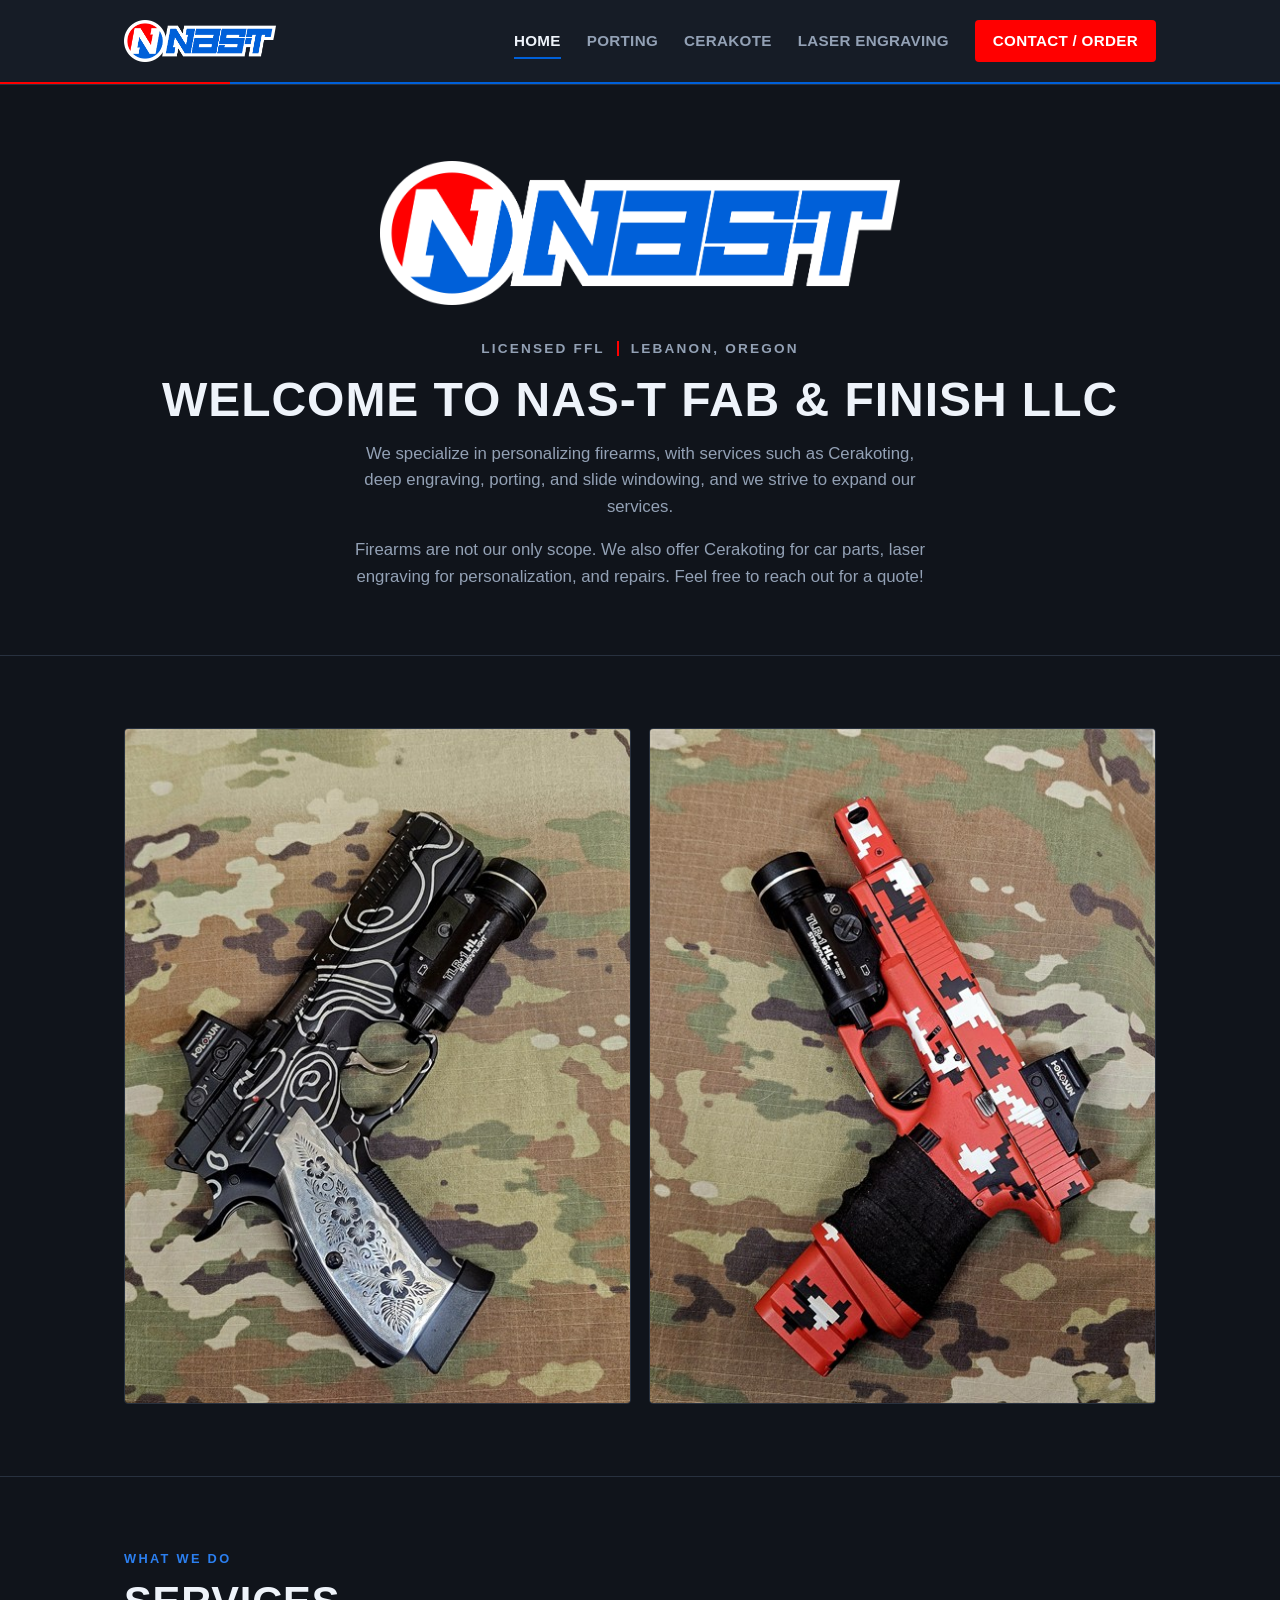
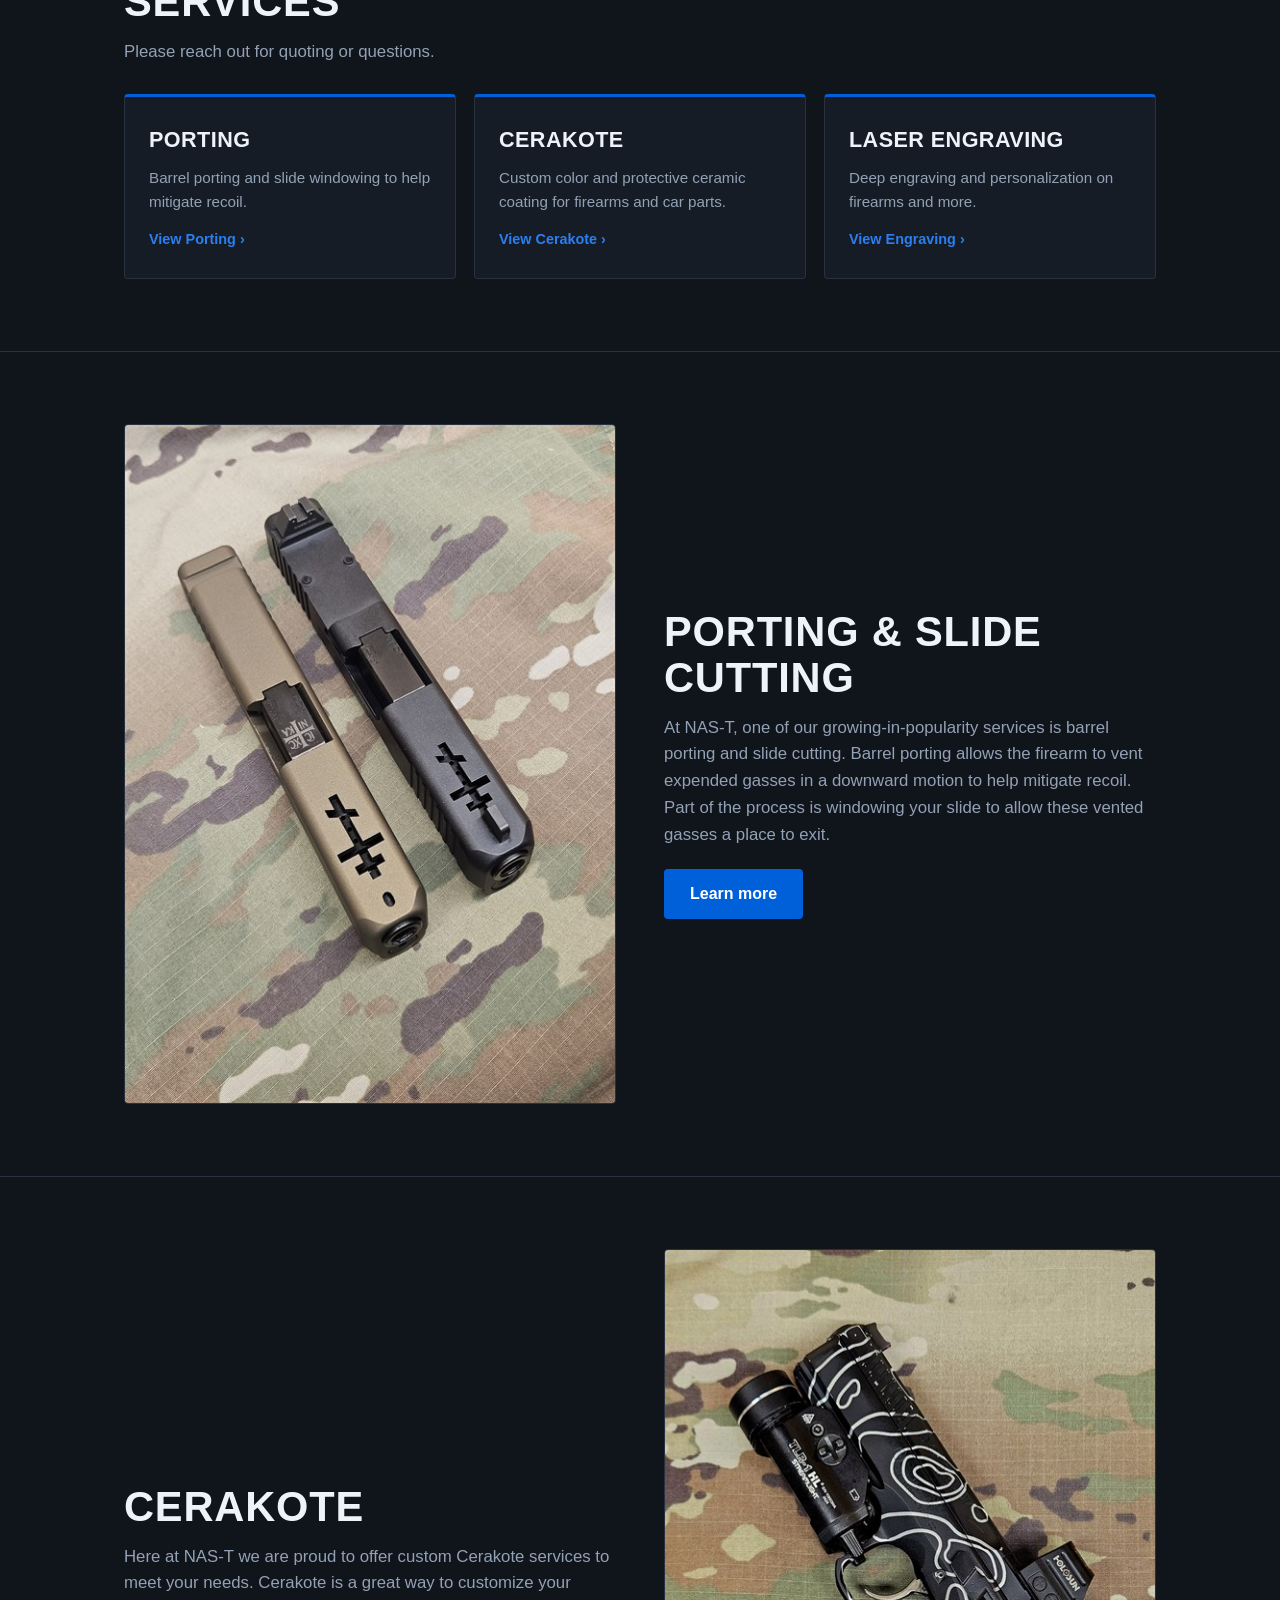
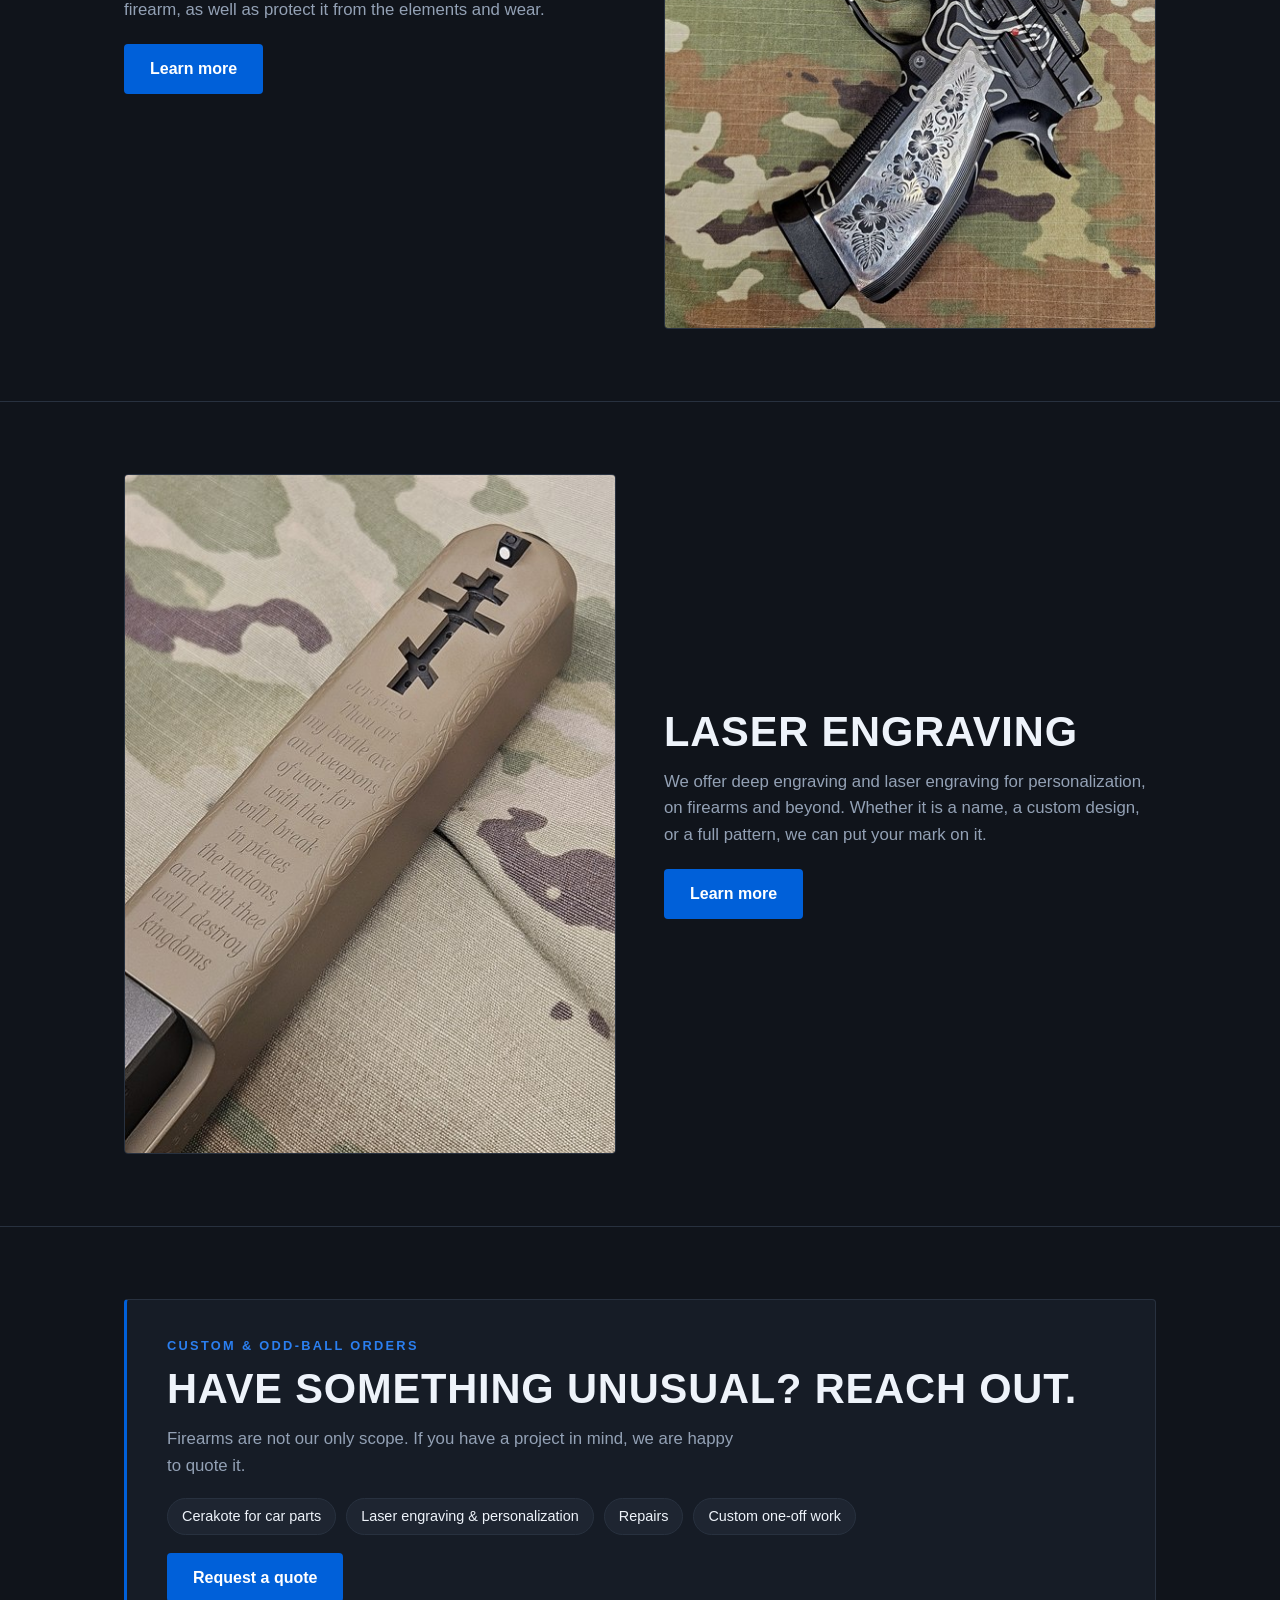
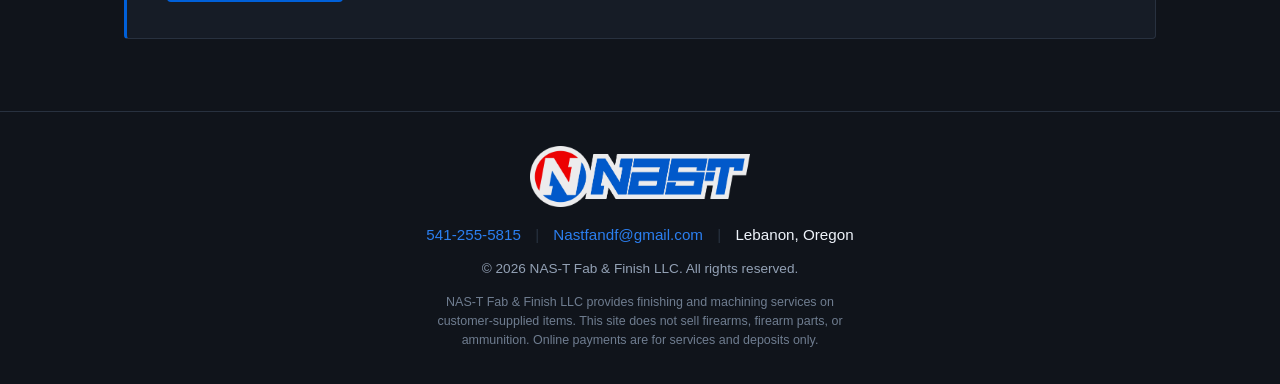
==== commit c5e33e4c: "Add files via upload" ====
--- a/index.html
+++ b/index.html
@@ -113,7 +113,7 @@
 
   <section>
     <div class="wrap feature reverse">
-      <div class="feature-img"><img src="photos/cerakote-5.jpg" srcset="photos/cerakote-5.jpg 1x, photos/cerakote-5@2x.jpg 2x" width="510" height="680" loading="lazy" decoding="async" alt="Slide finished in white Cerakote with custom cross window"></div>
+      <div class="feature-img"><img src="photos/cerakote-3.jpg" srcset="photos/cerakote-3.jpg 1x, photos/cerakote-3@2x.jpg 2x" width="510" height="680" loading="lazy" decoding="async" alt="Black pistol with a custom white topographic line pattern and engraved grips"></div>
       <div class="feature-body">
         <h2>Cerakote</h2>
         <p class="lead">
@@ -162,6 +162,13 @@
   <footer>
     <div class="wrap">
       <img class="footer-logo" src="photos/logo.png" alt="NAS-T Fab and Finish logo" width="4793" height="1328">
+      <p class="footer-contact">
+        <a href="tel:+15412555815">541-255-5815</a>
+        <span class="sep">|</span>
+        <a href="mailto:Nastfandf@gmail.com">Nastfandf@gmail.com</a>
+        <span class="sep">|</span>
+        Lebanon, Oregon
+      </p>
       <p>&copy; <span id="year"></span> NAS-T Fab &amp; Finish LLC. All rights reserved.</p>
       <p class="footer-note">
         NAS-T Fab &amp; Finish LLC provides finishing and machining services on
@@ -180,6 +187,7 @@
     "image": "https://nastfabandfinish.com/og-image.jpg",
     "logo": "https://nastfabandfinish.com/icon-512.png",
     "email": "Nastfandf@gmail.com",
+    "telephone": "+1-541-255-5815",
     "description": "Firearm personalization services in Lebanon, Oregon: Cerakote, deep laser engraving, barrel porting, and slide windowing. Also Cerakote for car parts and custom one-off work.",
     "address": {
       "@type": "PostalAddress",
--- a/style.css
+++ b/style.css
@@ -269,6 +269,21 @@
 /* ---------- FOOTER ---------- */
 footer { padding: 34px 0; text-align: center; color: var(--muted); font-size: 0.85rem; }
 .footer-logo { width: 220px; height: auto; margin: 0 auto 16px; display: block; opacity: 0.92; }
+/* Phone, email and town, on every page. A local shop loses the customers who
+   just want to call, so this sits above the copyright rather than buried. */
+.footer-contact {
+  margin-bottom: 10px;
+  font-size: 0.95rem;
+  color: var(--ink);
+}
+.footer-contact a { color: var(--blue-hi); text-decoration: none; }
+.footer-contact a:hover { text-decoration: underline; }
+.footer-contact .sep { color: var(--line); margin: 0 10px; }
+@media (max-width: 560px) {
+  /* stack rather than wrap awkwardly mid-address on a phone */
+  .footer-contact .sep { display: block; height: 0; overflow: hidden; margin: 4px 0; }
+}
+
 /* Scope-of-business line. Quiet on the page, but it is the first thing a
    payment processor's reviewer looks for, so it appears on every page. */
 .footer-note {
